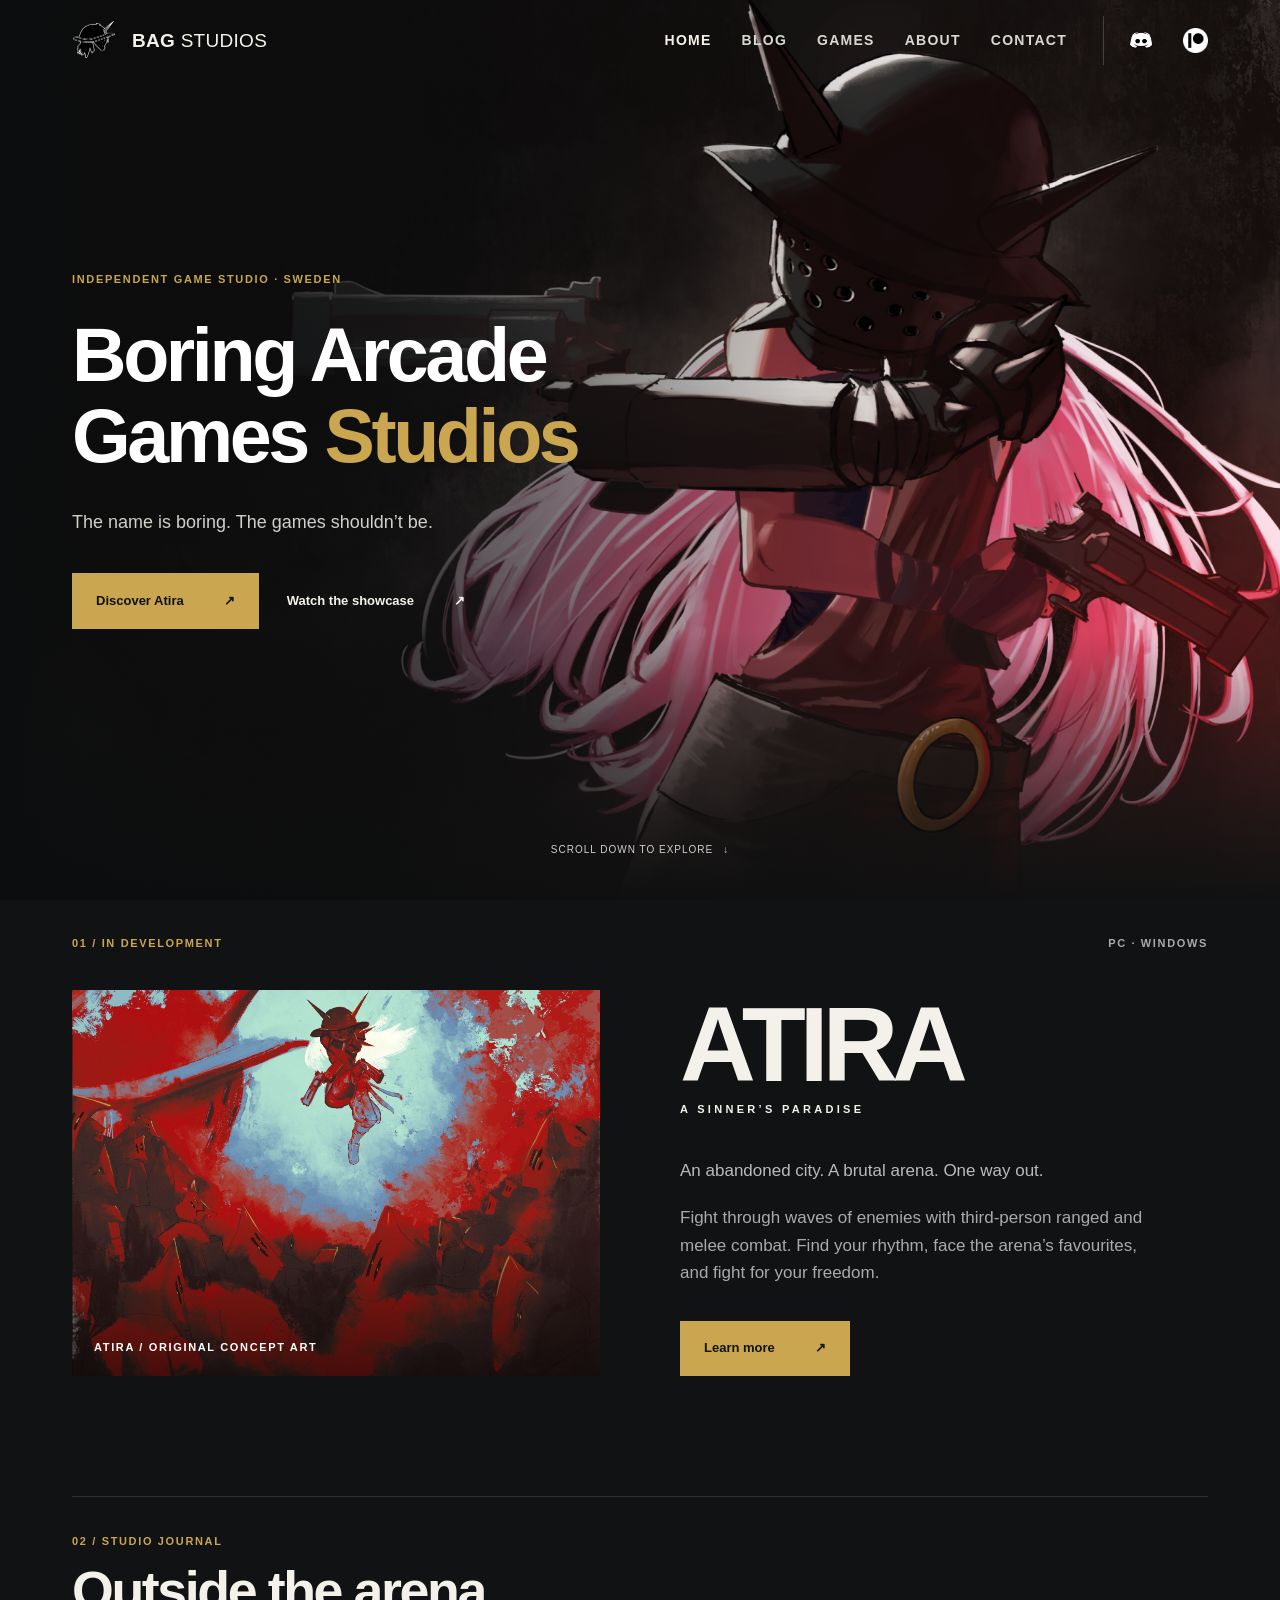
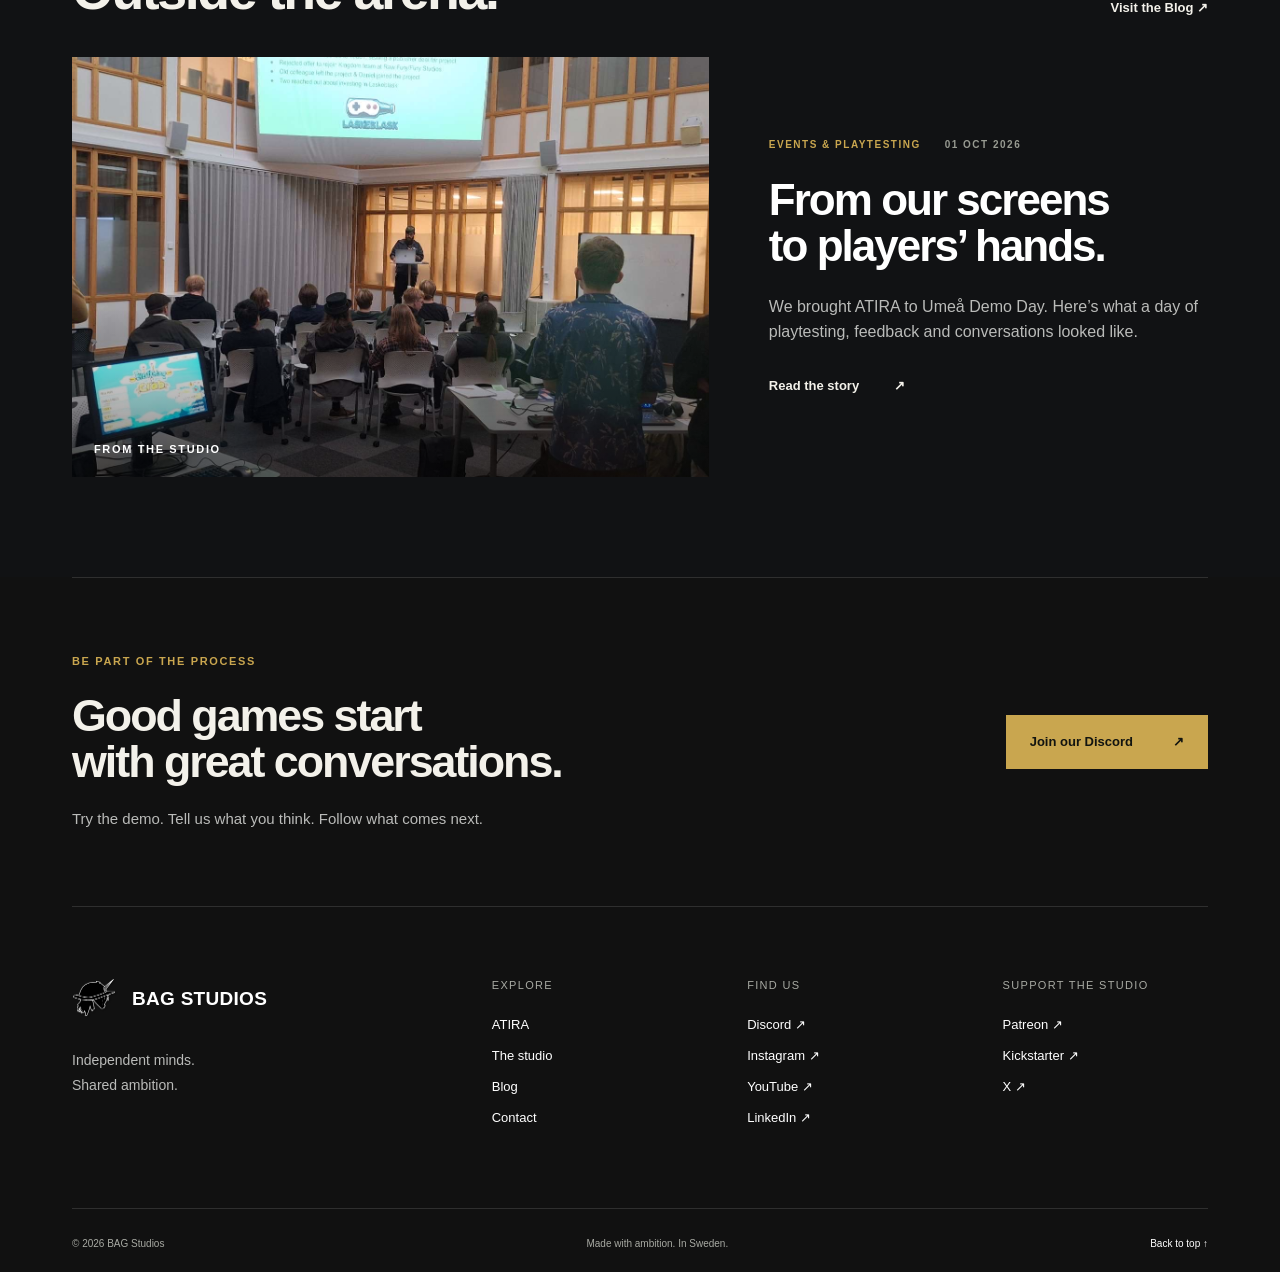
==== index.html @ dd49804f "Remove demo development note from home card" ====
<!DOCTYPE html>
<html lang="en">



<!-- Metadata part -->
<head>
    

    <meta charset="UTF-8">
    <meta name="color-scheme" content="dark">
    <meta name="viewport" content="width=device-width, initial-scale=1.0">
    <title>BAG Studios | Independent Game Studio &amp; ATIRA</title>
    <!-- Ref for css -->
    <link rel="stylesheet" href="styles.css?v=navbar-patreon-20261006">
    <meta name="description" content="BAG Studios is an independent game studio in Ume&#229;, Sweden, developing ATIRA: A Sinner&#39;s Paradise, an action roguelike for Windows.">
    <link rel="canonical" href="https://boringarcadestudios.github.io/BAG-Studios/">
    <link rel="icon" href="Images/Logo.png" type="image/png">
    <meta property="og:type" content="website">
    <meta property="og:title" content="BAG Studios | Independent Game Studio &amp; ATIRA">
    <meta property="og:description" content="BAG Studios is an independent game studio in Ume&#229;, Sweden, developing ATIRA: A Sinner&#39;s Paradise, an action roguelike for Windows.">
    <meta property="og:url" content="https://boringarcadestudios.github.io/BAG-Studios/">
    <meta property="og:image" content="https://boringarcadestudios.github.io/BAG-Studios/Images/Logo.png">
    <meta property="og:site_name" content="BAG Studios">
    <meta name="twitter:card" content="summary_large_image"><script type="application/ld+json">{
  "@context": "https://schema.org",
  "@type": "Organization",
  "@id": "https://boringarcadestudios.github.io/BAG-Studios/#studio",
  "name": "BAG Studios",
  "alternateName": [
    "Boring Arcade Games Studios",
    "Boring Arcade Studios"
  ],
  "url": "https://boringarcadestudios.github.io/BAG-Studios/",
  "logo": "https://boringarcadestudios.github.io/BAG-Studios/Images/Logo.png",
  "description": "An independent game studio in Umeå, Sweden, developing ATIRA: A Sinner's Paradise.",
  "sameAs": [
    "https://www.linkedin.com/company/boring-arcade-studios/",
    "https://www.instagram.com/Boring_arcade_Studios/",
    "https://bag-studios.itch.io/",
    "https://www.youtube.com/channel/UCSghEE8azDfws9jSogGiWvg"
  ]
}</script>
    <script src="main.js?v=navbar-20261006" defer></script>
<link rel="stylesheet" href="home-content.css?v=matched-card-height-20261006">
</head>


<!-- Webbsite part -->
<body id="top" class="home-page navbar-at-top">

    <!-- Header navbar-->
     <header class="site-header"><a class="site-brand" href="index.html" aria-label="BAG Studios home"><img src="Images/Logo.png" width="46" height="43" alt=""><span>BAG<span class="site-brand-light"> STUDIOS</span></span></a><button class="site-menu-button" type="button" aria-expanded="false" aria-controls="site-navigation">Menu <span aria-hidden="true">+</span></button><nav id="site-navigation" aria-label="Main navigation"><a href="index.html" aria-current="page">Home</a><a href="blog.html">Blog</a><a href="games.html">Games</a><a href="team.html">About</a><a href="support.html">Contact</a><a class="nav-discord" href="https://discord.gg/eYnEZs6ydY" target="_blank" rel="noopener noreferrer" aria-label="Discord"><img src="Images/DiscordIcon.png" width="24" height="24" alt=""></a><a class="nav-patreon" href="https://www.patreon.com/cw/BAGStudios1337" target="_blank" rel="noopener noreferrer" aria-label="Patreon"><img src="Images/PatreonIcon.png" width="25" height="25" alt=""></a></nav></header>



    <!-- Hero section -->
     <section class="hero">

        <div class="hero-content">

            <p class="hero-eyebrow">INDEPENDENT GAME STUDIO · SWEDEN</p>
            <h2>Boring Arcade<br>Games <span class="hero-studios">Studios</span></h2>
            <p class="hero-intro">The name is boring. The games shouldn’t be.</p>
            <div class="hero-actions">
                <a class="hero-discover" href="atira.html">Discover Atira <span aria-hidden="true">↗</span></a>
                <a class="hero-watch" href="atira.html#showcase">Watch the showcase <span aria-hidden="true">↗</span></a>
            </div>
        </div>
        <span class="hero-explore">Scroll down to explore <span aria-hidden="true">↓</span></span>
     </section>

<main id="home-main">
<section class="featured wrap" id="featured"><div class="section-top"><p class="eyebrow">01 / IN DEVELOPMENT</p><span class="meta">PC · WINDOWS</span></div><div class="game-feature"><a class="game-art" href="atira.html"><img src="Images/Bannerwhite_hair.png" alt="ATIRA concept art: a fighter above a ruined city" loading="lazy"><span class="image-label">ATIRA / ORIGINAL CONCEPT ART</span></a><div class="game-copy"><h2 class="atira-title">ATIRA</h2><p class="subtitle">A SINNER’S PARADISE</p><p>An abandoned city. A brutal arena. One way out.</p><p class="muted">Fight through waves of enemies with third-person ranged and melee combat. Find your rhythm, face the arena’s favourites, and fight for your freedom.</p><div class="actions"><a class="button" href="atira.html">Learn more <span aria-hidden="true">↗</span></a></div></div></div></section>
<section class="news-section wrap"><div class="section-top"><div><p class="eyebrow">02 / STUDIO JOURNAL</p><h2>Outside the arena.</h2></div><a class="text-link" href="blog.html">Visit the Blog ↗</a></div><a class="news-feature" href="blog-umea-demo-day.html"><div class="news-image"><img src="Images/demo-day-event.png" alt="Audience at Umeå Demo Day in MIT-huset" loading="lazy"><span class="image-label">FROM THE STUDIO</span></div><div class="news-copy"><p class="meta">EVENTS & PLAYTESTING <span>01 OCT 2026</span></p><h3>From our screens<br>to players’ hands.</h3><p>We brought ATIRA to Umeå Demo Day. Here’s what a day of playtesting, feedback and conversations looked like.</p><span class="text-link">Read the story <span aria-hidden="true">↗</span></span></div></a></section>
</main>
    <section class="community wrap"><div><p class="eyebrow">BE PART OF THE PROCESS</p><h2>Good games start<br>with great conversations.</h2><p>Try the demo. Tell us what you think. Follow what comes next.</p></div><a class="button" href="https://discord.gg/eYnEZs6ydY" target="_blank" rel="noopener noreferrer">Join our Discord <span aria-hidden="true">↗</span></a></section>
<footer class="site-footer wrap"><div class="footer-top"><div><a class="brand" href="index.html"><img src="Images/Logo.png" alt="" width="48" height="44"><span>BAG STUDIOS</span></a><p>Independent minds.<br>Shared ambition.</p></div><div><h3>Explore</h3><a href="atira.html">ATIRA</a><a href="team.html">The studio</a><a href="blog.html">Blog</a><a href="support.html">Contact</a></div><div><h3>Find us</h3><a class="" href="https://discord.gg/eYnEZs6ydY" target="_blank" rel="noopener noreferrer">Discord <span aria-hidden="true">↗</span></a><a class="" href="https://www.instagram.com/Boring_arcade_Studios/" target="_blank" rel="noopener noreferrer">Instagram <span aria-hidden="true">↗</span></a><a class="" href="https://www.youtube.com/channel/UCSghEE8azDfws9jSogGiWvg" target="_blank" rel="noopener noreferrer">YouTube <span aria-hidden="true">↗</span></a><a class="" href="https://www.linkedin.com/company/boring-arcade-studios/" target="_blank" rel="noopener noreferrer">LinkedIn <span aria-hidden="true">↗</span></a></div><div><h3>Support the studio</h3><a class="" href="https://www.patreon.com/cw/BAGStudios1337" target="_blank" rel="noopener noreferrer">Patreon <span aria-hidden="true">↗</span></a><a class="" href="https://www.kickstarter.com/projects/bag-studios/bag-studios-project-a" target="_blank" rel="noopener noreferrer">Kickstarter <span aria-hidden="true">↗</span></a><a class="" href="https://x.com/bag_studio84646" target="_blank" rel="noopener noreferrer">X <span aria-hidden="true">↗</span></a></div></div><div class="footer-bottom"><span>© 2026 BAG Studios</span><span>Made with ambition. In Sweden.</span><a href="#top">Back to top ↑</a></div></footer>


</body>
<!-- Hi if you somehow found this message :) -->


</html>
---- styles.css ----
/* Global settings */
* {
    margin: 0;
    padding: 0;
    box-sizing: border-box;
}

/* Main colors on website */
:root{
    color-scheme: dark;

    --base-color: #111;
    --alt-color: #181818;
    --text-color: #ffffff;
    --cardtop-color: #2a2a2a;
    --header-color: #181818d5;
    --header-select-color: #333333e5;

}

.social-icon svg {
    fill: var(--text-color);
}

body {
    background-color: var(--base-color);


    color: var(--text-color);
    font-family: Arial, Helvetica, sans-serif;
}



img {
    max-width: 100%;
    display: block;
}

a {
    color: var(--text-color);
    text-decoration: none;
}



/* Header navbar */
.logo-nav {
    display: flex;
    align-items: center;
    gap: 20px;
}

.logo {
    width: 80px;
    height: auto;
}

.logo-nav h1 {
    font-size: 36px;
    letter-spacing: 2px;
}


.navbar {
    width: 100%;
    height: 90px;
    background-color: var(--header-color);
    backdrop-filter: blur(10px);
    display: flex;
    justify-content: space-between;
    align-items: center;
    padding: 0 8%;
    position: fixed;
    top: 0;
    z-index: 100;
}


.nav-links {
    height: 100%;
    display: flex;
    align-items: stretch;
    gap: 0;
}

.nav-links a {
    height: 100%;
    display: flex;
    align-items: center;
    padding: 0 18px;
    font-size: 22px;
    transition: 0.2s;
    color: var(--text-color);
}

.nav-links a.active {
    background-color: var(--header-select-color);
    color: var(--text-color);
    border-bottom: 3px solid #c9a64f;
}

.nav-links a.active:hover {
    background-color: var(--header-select-color);
    
    
}


.nav-links a:hover {
    color: var(--text-color);
    background-color: #3333338a;
    
}





.nav-icon {
  width: 28px;
  height: 28px;
  object-fit: contain;
}



.nav-links a.social-icon:hover {
    background-color: transparent;
}

/* Home page----------------------------------------------------------------- */
/* Big hero pic */
.hero {
    height: 91vh;
    background-image: url("Images/Aelina_chains_image.png");
    background-size: cover;
    background-position: center 20%;
    display: flex;
    justify-content: center;
    align-items: flex-end;
    padding-bottom: 80px;
    margin-top: 90px;
}

.hero-content h2 {
    font-size: 60px;
    text-align: center;
    color: #ffffff;
    text-shadow: 0 5px 10px black;
    letter-spacing: 2px;
}

/* Placeholder trailer */
/* Trailer section */
.trailer-section {
    padding: 80px 8%;
    text-align: center;
    border-top: 1px solid rgba(255, 255, 255, 0.04);
    border-bottom: 1px solid rgba(255, 255, 255, 0.04);
}

.trailer-section h2 {
    font-size: 36px;
    margin-bottom: 30px;
}

.videoplayer {
    max-width: 1200px;
    margin: 0 auto 30px;
    box-shadow: 0 0 50px rgba(0, 0, 0, 0.562);

}

.videoplayer iframe {
    width: 100%;
    aspect-ratio: 16 / 9;
    display: block;
    border: 1px solid #222;
    background-color: black;
}

.trailer-section p {
    font-size: 22px;
}

/* Display part */
.info,
.reverse {
    padding: 70px 8%;
    display: grid;
    grid-template-columns: 1fr 1fr;
    gap: 60px;
    align-items: start;
    /* DEM NYA BORDER PÅ TOPPEN OCH BOTTEN AV VARJE SEKTION */ 
    border-top: 1px solid rgba(255, 255, 255, 0.04);
    border-bottom: 1px solid rgba(255, 255, 255, 0.04);
}

.info img,
.reverse img {
    width: 100%;
    height: 420px;
    object-fit: cover;
    object-position: center top;
}

.info img[src="Images/Arena_art.png"] {
    object-position: center bottom;
}

.info h2,
.reverse h2 {
    font-size: 38px;
    margin-bottom: 30px;
}

.info p,
.reverse p {
    font-size: 23px;
    line-height: 1.4;
}

.reverse {
    text-align: right;
}


/* Team page ------------------------------------------*/


.team-intro {
    padding: 160px 8% 80px;
    display: grid;
    grid-template-columns: 1fr 1fr;
    gap: 70px;
    align-items: start;
    border-top: 1px solid rgba(255, 255, 255, 0.04);
    border-bottom: 1px solid rgba(255, 255, 255, 0.04);
}

.team-intro h2 {
    font-size: 38px;
    margin-bottom: 25px;
}

.team-intro p {
    font-size: 24px;
    line-height: 1.35;
}

.team-intro img {
    width: 100%;
    max-height: 520px;
    object-fit: contain;
}



.team-section {
    padding: 80px 8%;
    border-top: 1px solid rgba(255, 255, 255, 0.04);
    border-bottom: 1px solid rgba(255, 255, 255, 0.04);
    text-align: center;
}

.team-section h2 {
    font-size: 38px;
    margin-bottom: 45px;
}

.team-grid {
    display: grid;
    grid-template-columns: repeat(3, 1fr);
    gap: 70px;
}

.team-card {
    position: relative;
    overflow: hidden;
    background-color: var(--alt-color);
    border: 1px solid #777;
    border-radius: 12px;
    padding: 120px 28px 35px;
    min-height: 390px;
    text-align: center;
}

/* Grå delen högst upp */
.team-card::before {
    content: "";
    position: absolute;
    top: 0;
    left: 0;
    width: 100%;
    height: 120px;
    background-color: var(--cardtop-color);
    z-index: 0;
}


.team-card img {
    width: 200px;
    height: 200px;
    object-fit: cover;
    border-radius: 50%;
    border: 12px solid var(--alt-color);
    background-color: #1b1b1b;

    position: relative;
    z-index: 1;

    margin: -75px auto 20px;
}


.team-card h3 {
    font-size: 32px;
    color: #c9a64f;
    margin-bottom: 20px;
    
}


.team-card h4 {
    font-size: 22px;
    font-weight: normal;
    margin-bottom: 45px;
}


.team-card p {
    font-size: 17px;
    text-align: left;
}


/* Games page ---------------------------------------------*/
.games-section {
    min-height: 850px;
    padding: 160px 8% 100px;
    border-top: 1px solid rgba(255, 255, 255, 0.04);
    border-bottom: 1px solid rgba(255, 255, 255, 0.04);
}

.games-section h2 {
    font-size: 38px;
    text-align: center;
    margin-bottom: 65px;
}

.games-grid {
    display: grid;
    grid-template-columns: repeat(3, 1fr);
    gap: 70px;
}

.game-card {
    width: 100%;
    max-width: 330px;
    color: var(--text-color);
    text-align: center;
    transition: 0.2s;
}

.game-card img {
    width: 100%;
    height: 280px;
    object-fit: cover;
    margin-bottom: 30px;
}

.game-card h3 {
    font-size: 24px;
    font-weight: normal;
}

.game-card:hover {
    transform: translateY(-6px);
}

.game-card:hover h3 {
    color: #c9a64f;
}




/* Support */

.contact-section {
    min-height: 750px;
    padding: 170px 8% 100px;
    text-align: center;
}

.contact-section h1 {
    font-size: 48px;
    margin-bottom: 20px;
}

.contact-section p {
    font-size: 22px;
    margin-bottom: 45px;
}

.contact-form {
    max-width: 700px;
    margin: 0 auto;
    background-color: var(--alt-color);
    padding: 40px;
    border-radius: 12px;
    border: 1px solid #444;
    display: flex;
    flex-direction: column;
    gap: 18px;
    text-align: left;
}

.contact-form label {
    font-size: 18px;
}

.contact-form input,
.contact-form textarea {
    width: 100%;
    padding: 14px;
    font-size: 18px;
    border: 1px solid #555;
    border-radius: 6px;
    background-color: var(--base-color);
    color: var(--text-color);
}

.contact-form textarea {
    min-height: 180px;
    resize: vertical;
}

.contact-form button,
.contact-button {
    margin-top: 10px;
    padding: 15px 25px;
    font-size: 20px;
    background-color: #c9a64f;
    color: #111;
    border: none;
    border-radius: 6px;
    cursor: pointer;
    text-align: center;
}

.contact-form button:hover,
.contact-button:hover {
    background-color: #e0bd5f;
}






/* Footern */
.footer {
    background-color: var(--alt-color);
    padding: 70px 8%;
    display: flex;
    justify-content: space-between;
    gap: 40px;
}

.footer h2 {
    font-size: 36px;
    margin-bottom: 25px;
}

.footer p {
    margin-bottom: 15px;
}

.footer-links {
    display: flex;
    gap: 50px;
}

.footer-links h3 {
    font-size: 22px;
    margin-bottom: 20px;
}

.footer-links a {
    display: block;
    margin-bottom: 15px;
    color: var(--text-color);
}

.footer-links a:hover {
    color: #c9a64f;
}







/* Responsivitet */
@media (max-width: 900px) {

.navbar {
    min-height: 70px;
    height: auto;
    padding: 8px 12px;

    display: flex;
    flex-direction: row;
    justify-content: space-between;
    align-items: center;

    position: fixed;
    top: 0;
    left: 0;
    width: 100%;
    z-index: 100;
}

.logo-nav {
    gap: 8px;
    flex-shrink: 0;
}

.logo {
    width: 45px;
}

.logo-nav h1 {
    font-size: 20px;
    letter-spacing: 1px;
}

.nav-links {
    height: auto;
    display: flex;
    flex-wrap: wrap;
    justify-content: flex-end;
    align-items: center;
    gap: 4px;
}

.nav-links a {
    height: 42px;
    padding: 0 8px;
    font-size: 16px;
}

.nav-icon,
.social-icon svg {
    width: 24px;
    height: 24px;
}

.hero {
    margin-top: 70px;
    height: 70vh;
}

.hero-content h2 {
    font-size: 40px;
}

.info,
.reverse {
    grid-template-columns: 1fr;
}

.reverse {
    text-align: left;
}

.team-intro {
    grid-template-columns: 1fr;
    padding: 110px 8% 80px;
}

.team-grid {
    grid-template-columns: 1fr;
    gap: 40px;
}

.footer {
    flex-direction: column;
}

.footer-links {
    flex-direction: column;
    gap: 30px;
}

.games-section {
    padding: 110px 8% 80px;
}

.games-grid {
    grid-template-columns: 1fr;
    gap: 40px;
}

.game-card {
    max-width: 100%;
}


.contact-section {
    padding: 130px 8% 80px;
}

.contact-section h1 {
    font-size: 38px;
}

.contact-form {
    padding: 25px;
}

}
/* Game details and studio blog */
.editorial-page { max-width: 1200px; margin: 90px auto 0; padding: 70px 5% 90px; }
.editorial-page h2 { font-size: clamp(30px, 4vw, 48px); line-height: 1.12; margin-bottom: 24px; }
.editorial-page h3 { font-size: 24px; margin-bottom: 14px; }
.editorial-page p { line-height: 1.75; margin-bottom: 20px; }
.editorial-page .eyebrow { color: #c9a64f; font-size: 13px; font-weight: bold; letter-spacing: 1.4px; text-transform: uppercase; }
.editorial-page .lead { font-size: 20px; }
.game-intro { display: grid; grid-template-columns: 1.15fr 1fr; gap: 48px; align-items: center; }
.game-intro img { width: 100%; border-radius: 10px; }
.page-actions { display: flex; flex-wrap: wrap; gap: 12px; margin: 28px 0; }
.page-button { background: #c9a64f; color: #111; padding: 14px 20px; border: 1px solid #c9a64f; border-radius: 5px; font-weight: bold; }
.page-button.secondary { color: var(--text-color); background: transparent; border-color: var(--cardtop-color); }
.page-button:hover { filter: brightness(1.15); }
.article-section { margin-top: 70px; }
.feature-grid { display: grid; grid-template-columns: repeat(3, 1fr); gap: 24px; margin-top: 32px; }
.feature-grid > div { background: var(--alt-color); padding: 26px; border-radius: 8px; }
.showcase-video { width: 100%; aspect-ratio: 16 / 9; border: 0; border-radius: 8px; }
.blog-page { max-width: 1040px; }
.blog-heading { margin-bottom: 60px; border-bottom: 1px solid var(--cardtop-color); padding-bottom: 30px; }
.event-article figure { margin: 36px 0; }
.event-article figure img { width: 100%; max-height: 650px; object-fit: contain; background: var(--alt-color); border-radius: 8px; }
.event-article figcaption { font-size: 14px; line-height: 1.6; margin-top: 12px; opacity: .75; }
.article-copy { max-width: 750px; margin: 40px auto; }
@media (max-width: 1100px) { .navbar { padding: 0 3%; } .logo-nav h1 { font-size: 26px; } .nav-links a { padding: 0 12px; font-size: 18px; } }
@media (max-width: 700px) {
    .navbar { height: auto; min-height: 90px; flex-wrap: wrap; justify-content: center; padding: 10px 12px 0; }
    .logo-nav { justify-content: center; } .logo-nav h1 { font-size: 24px; }
    .nav-links { width: 100%; height: 48px; justify-content: center; }
    .nav-links a { padding: 0 10px; font-size: 16px; } .nav-links .social-icon { display: none; }
    .editorial-page { margin-top: 120px; padding-top: 40px; }
    .game-intro, .feature-grid { grid-template-columns: 1fr; } .game-intro { gap: 28px; }
    .article-section { margin-top: 45px; } .blog-heading { margin-bottom: 40px; }
    .hero { margin-top: 120px; } .games-section { padding-top: 160px; }
}
/* News archive: compact previews link to separate articles */
.news-archive { margin-top: 90px; min-height: 72vh; background: #111; color: #fff; position: relative; overflow: hidden; }
.news-shell { max-width: 1280px; margin: auto; padding: 90px 5% 110px; position: relative; }
.news-title { font-size: clamp(42px, 5vw, 64px); font-weight: 700; letter-spacing: -1.5px; margin: 0 0 90px; }
.news-grid { display: grid; grid-template-columns: repeat(3, minmax(0, 1fr)); gap: 28px; align-items: start; }
.news-meta { display: flex; justify-content: space-between; gap: 12px; padding: 0 8px 10px; font-size: 12px; line-height: 1.4; text-transform: uppercase; }
.news-meta time { white-space: nowrap; }
.news-card { display: flex; flex-direction: column; padding: 28px 24px; min-height: 420px; background: #202126; color: #fff; border-radius: 8px; transition: transform .2s, box-shadow .2s; }
.news-card:hover { transform: translateY(-5px); box-shadow: 0 14px 30px #0002; }
.news-card:focus-visible { outline: 3px solid #c9a64f; outline-offset: 5px; }
.news-card h3 { font-size: 26px; line-height: 1.2; text-align: center; min-height: 94px; display: flex; align-items: center; justify-content: center; margin-bottom: 24px; }
.news-card img { width: 100%; aspect-ratio: 4 / 3; object-fit: cover; margin-bottom: 24px; }
.news-card p { line-height: 1.6; font-size: 16px; margin: 0 0 24px; }
.news-read { display: flex; justify-content: space-between; font-size: 14px; color: #e1c57b; margin-top: auto; font-weight: bold; }
.article-back { display: inline-block; margin-bottom: 38px; color: #c9a64f; }
@media (max-width: 1000px) { .news-grid { grid-template-columns: repeat(2, minmax(0, 1fr)); } }
@media (max-width: 700px) { .news-archive { margin-top: 120px; } .news-shell { padding: 50px 6% 70px; } .news-title { margin-bottom: 45px; } .news-grid { grid-template-columns: 1fr; } .news-card h3 { min-height: 0; } }
/* Home navbar overlays the hero and clears at the top of the page. */
.home-page .navbar { transition: background-color .2s ease; }
.home-page.navbar-at-top .navbar { background: transparent; backdrop-filter: none; }
.home-page.navbar-at-top .nav-links a.active { background: transparent; border-bottom-color: transparent; }
.home-page.navbar-at-top .logo-nav h1,
.home-page.navbar-at-top .nav-links a { color: #fff; text-shadow: 0 1px 5px #0009; }
.home-page.navbar-at-top .social-icon svg { fill: #fff; }
.home-page .hero { margin-top: 0; height: calc(91vh + 90px); }
@media (max-width: 700px) { .home-page .hero { height: calc(91vh + 120px); } }
@media (prefers-reduced-motion: reduce) { .home-page .navbar { transition: none; } }
/* Preview-approved navigation. Scoped to the header only. */
.site-header { position: fixed; inset: 0 0 auto; z-index: 100; display: flex; align-items: center; justify-content: space-between; padding: 16px 56px; background: rgba(17,18,20,.96); border-bottom: 1px solid #ffffff14; backdrop-filter: blur(12px); transition: background .2s, padding .2s; }
.site-brand { display: flex; align-items: center; gap: 14px; color: #f3f1ea; font: 750 19px/1 Arial, sans-serif; letter-spacing: .015em; }
.site-brand img { width: 46px; height: 43px; object-fit: contain; }
.site-brand-light { font-weight: 400; }
.site-header nav { display: flex; align-items: center; gap: 34px; font: 16px/1.6 Arial, sans-serif; }
.site-header nav a { padding: 10px 0; color: #ddd; transition: color .2s; }
.site-header nav a:hover, .site-header nav a[aria-current] { color: #c9a64f; }
.site-menu-button { display: none; }
.home-page.navbar-at-top .site-header:not(.menu-open) { background: transparent; border-bottom-color: transparent; backdrop-filter: none; padding-block: 16px; }
.site-header a:focus-visible, .site-menu-button:focus-visible { outline: 2px solid #c9a64f; outline-offset: 6px; }
@media(max-width:1100px) { .site-header { padding-inline: 32px; } .site-header nav { gap: 22px; } }
@media(max-width:760px) {
    .site-header, .home-page.navbar-at-top .site-header:not(.menu-open) { padding: 14px 20px; }
    .site-brand { font-size: 16px; gap: 10px; }
    .site-brand img { width: 38px; height: 35px; }
    .site-menu-button { display: flex; gap: 25px; align-items: center; background: transparent; border: 1px solid #ffffff30; color: #eee; padding: 9px 12px; font: 12px/1.6 Arial, sans-serif; cursor: pointer; }
    .site-menu-button span { font-size: 18px; line-height: 1; }
    .site-header nav { display: none; position: absolute; top: 64px; left: 0; right: 0; padding: 30px 20px; background: #111214; border-bottom: 1px solid #ffffff25; flex-direction: column; gap: 10px; align-items: stretch; }
    .site-header nav.open { display: flex; }
    .site-header nav a { font-size: 20px; padding: 14px 0; }
    .site-header.menu-open { background: #111214; }
}
@media(prefers-reduced-motion:reduce) { .site-header, .site-header nav a { transition: none; } }
/* Home title and artwork treatment approved from the preview. */
.home-page .hero {
    justify-content: flex-start;
    align-items: center;
    padding: 0 56px;
    background-image: linear-gradient(90deg, rgba(12,13,14,.95) 0%, rgba(12,13,14,.78) 30%, rgba(12,13,14,.12) 66%, transparent 100%), linear-gradient(0deg, #111 0%, transparent 30%), url("Images/Aelina_chains_image.png");
}
.home-page .hero-content { width: min(760px, 56vw); }
.home-page .hero-content h2 {
    font-size: clamp(48px, 5.9vw, 84px);
    line-height: 1.08;
    text-align: left;
    letter-spacing: -.045em;
    text-shadow: none;
}
@media(max-width:1100px) { .home-page .hero { padding-inline: 32px; } }
@media(max-width:760px) {
    .home-page .hero { padding-inline: 20px; background-position: 61% center; }
    .home-page .hero-content { width: 100%; }
    .home-page .hero-content h2 { font-size: clamp(40px, 10.5vw, 60px); }
}
.site-header nav .nav-discord { display: flex; align-items: center; }
.site-header .nav-discord img { width: 28px; height: 28px; object-fit: contain; }
.site-header .nav-discord:hover img { opacity: .75; }
/* Intro and actions below the Home title. */
.home-page .hero-intro { margin-top: 30px; color: #d0d0c9; font-size: 18px; line-height: 1.65; max-width: 520px; }
.home-page .hero-actions { display: flex; align-items: center; flex-wrap: wrap; gap: 28px; margin-top: 35px; }
.home-page .hero-actions a { display: inline-flex; align-items: center; justify-content: space-between; gap: 40px; font-size: 13px; font-weight: 700; line-height: 1.7; }
.home-page .hero-discover { background: #c9a64f; color: #111; border: 1px solid #c9a64f; padding: 16px 23px; transition: background .2s; }
.home-page .hero-discover:hover { background: #e0bb68; }
.home-page .hero-watch { color: #f3f1ea; padding: 12px 0; }
.home-page .hero-watch:hover { color: #c9a64f; }
.home-page .hero-actions a:focus-visible { outline: 2px solid #c9a64f; outline-offset: 6px; }
#official-trailer { scroll-margin-top: 85px; }
@media(max-width:760px) {
    .home-page .hero-intro { font-size: 16px; margin-top: 26px; }
    .home-page .hero-desktop-break { display: none; }
    .home-page .hero-actions { flex-direction: column; align-items: flex-start; gap: 18px; margin-top: 27px; }
}
@media(prefers-reduced-motion:reduce) { .home-page .hero-discover { transition: none; } }
/* Shared page gutters: all outer content aligns with the navigation. */
:root { --site-gutter: max(72px, calc((100vw - 1280px) / 2)); }
.site-header,
.home-page .hero,
.trailer-section,
.info,
.reverse,
.team-intro,
.team-section,
.games-section,
.contact-section,
.footer,
.editorial-page,
.news-shell { padding-inline: var(--site-gutter); }
.editorial-page, .news-shell { max-width: none; width: 100%; margin-inline: 0; }
.site-header nav { flex-shrink: 0; }
@media(max-width:1100px) { :root { --site-gutter: 40px; } }
@media(max-width:760px) {
    :root { --site-gutter: 24px; }
    .site-header, .home-page.navbar-at-top .site-header:not(.menu-open), .site-header nav { padding-inline: var(--site-gutter); }
}

/* Navigation style matched to the approved reference. */
.site-header nav { gap: 30px; font-size: 14px; font-weight: 700; letter-spacing: .09em; text-transform: uppercase; }
.site-header nav a { position: relative; padding: 12px 0; color: #d8d8d2; }
.site-header nav a:not(.nav-discord):not(.nav-patreon)::after { content: ''; position: absolute; left: 0; right: 0; bottom: 4px; height: 2px; background: #c9a64f; transform: scaleX(0); transform-origin: left; transition: transform .2s; }
.site-header nav a:not(.nav-discord):not(.nav-patreon):hover::after, .site-header nav a[aria-current]::after { transform: scaleX(1); }
.site-header nav a[aria-current] { color: #f3f1ea; }
.site-header .nav-discord { margin-left: 6px; padding-left: 24px; border-left: 1px solid #ffffff30; }
.site-header .nav-discord img { width: 25px; height: 25px; }
@media(max-width:1100px) { .site-header nav { gap: 23px; } }
@media(max-width:760px) {
 .site-header nav { gap: 6px; }
 .site-header nav a { font-size: 17px; padding: 15px 0; }
 .site-header nav a:not(.nav-discord):not(.nav-patreon)::after { right: auto; width: 30px; bottom: 8px; }
 .site-header .nav-discord { margin-left: 0; padding: 20px 0 8px; border-left: 0; border-top: 1px solid #ffffff20; margin-top: 14px; }
}
@media(prefers-reduced-motion:reduce) { .site-header nav a::after { transition: none; } }

/* Shared community invitation and footer, matched to the approved preview. */
.community.wrap, .site-footer.wrap { width: calc(100% - 2 * var(--site-gutter)); margin-inline: auto; color: #f3f1ea; }
.community { border-top: 1px solid #ffffff20; border-bottom: 1px solid #ffffff20; padding: 75px 0; display: flex; align-items: center; justify-content: space-between; gap: 40px; }
.community .eyebrow { font: 700 11px/1.5 Arial,sans-serif; letter-spacing: .15em; color: #c9a64f; }
.community h2 { font: 650 clamp(32px,3.5vw,50px)/1.04 Bahnschrift,Arial,sans-serif; letter-spacing: -.045em; margin: 22px 0; }
.community p:not(.eyebrow) { font: 15px/1.6 Arial,sans-serif; color: #babbb9; }
.community .button { display: inline-flex; align-items: center; justify-content: space-between; gap: 40px; background: #c9a64f; border: 1px solid #c9a64f; color: #121410; padding: 16px 23px; font: 700 13px/1.6 Arial,sans-serif; white-space: nowrap; transition: background .2s,transform .2s; }
.community .button:hover { background: #e0bb68; transform: translateY(-2px); }
.site-footer { padding-top: 70px; }
.site-footer .brand { display: flex; align-items: center; gap: 14px; font: 750 19px/1 Arial,sans-serif; letter-spacing: .015em; }
.site-footer .brand img { width: 46px; height: 43px; object-fit: contain; }
.site-footer .footer-top { display: grid; grid-template-columns: 1.8fr 1fr 1fr 1fr; gap: 50px; }
.site-footer .footer-top p { margin-top: 28px; font: 14px/1.8 Arial,sans-serif; color: #babbb9; }
.site-footer .footer-top h3 { font: 11px/1.5 Arial,sans-serif; letter-spacing: .12em; text-transform: uppercase; color: #a8aaa3; margin-bottom: 22px; }
.site-footer .footer-top > div > a:not(.brand) { display: block; width: fit-content; font: 13px/1.6 Arial,sans-serif; margin-bottom: 10px; }
.site-footer a:hover { color: #c9a64f; }
.site-footer .footer-bottom { margin-top: 70px; border-top: 1px solid #ffffff20; padding: 27px 0 20px; display: flex; justify-content: space-between; align-items: center; font: 10px/1.6 Arial,sans-serif; color: #a8aaa3; }
.community a:focus-visible, .site-footer a:focus-visible { outline: 2px solid #c9a64f; outline-offset: 6px; }
@media(max-width:1100px) { .site-footer .footer-top { gap: 30px; } }
@media(max-width:760px) {
 .community { flex-direction: column; align-items: flex-start; padding: 55px 0; gap: 26px; }
 .community h2 { font-size: 36px; }
 .site-footer { padding-top: 50px; }
 .site-footer .footer-top { grid-template-columns: 1fr 1fr; gap: 35px 25px; }
 .site-footer .footer-top > div:first-child { grid-column: 1 / 3; }
 .site-footer .footer-bottom { flex-wrap: wrap; gap: 20px; margin-top: 40px; }
 .site-footer .footer-bottom span:nth-child(2) { display: none; }
}
@media(prefers-reduced-motion:reduce) { .community .button { transition: none; } }

/* Home artwork crop and hero dimensions match the approved preview. */
.home-page .hero { height: 100svh; min-height: 800px; max-height: 1120px; background-position: center 35%; }
@media(min-width:1700px) { .home-page .hero { background-position: center 42%; } }
@media(max-width:760px) { .home-page .hero { height: 850px; min-height: 740px; max-height: none; background-position: 61% center; } }

/* Studio label above the Home title. */
.home-page .hero-eyebrow { color: #c9a64f; font: 700 11px/1.5 Arial,sans-serif; letter-spacing: .15em; margin-bottom: 27px; }
@media(max-width:760px) { .home-page .hero-eyebrow { font-size: 9px; letter-spacing: .11em; margin-bottom: 25px; } }

/* Information strip at the foot of the Home hero. */
.home-page .hero { position: relative; }
.home-page .hero-bottom { position: absolute; bottom: 34px; left: var(--site-gutter); right: var(--site-gutter); display: flex; align-items: flex-end; justify-content: space-between; gap: 20px; border-top: 1px solid #ffffff22; padding-top: 22px; font: 10px/1.6 Arial,sans-serif; letter-spacing: .1em; color: #b8bab4; }
.home-page .hero-bottom strong { display: block; margin-top: 6px; font-size: 12px; color: #efede8; font-weight: 400; letter-spacing: 0; }
.home-page .hero-credit { letter-spacing: 0; font-size: 12px; }
.home-page .hero-bottom a { color: #b8bab4; }
.home-page .hero-bottom a:hover { color: #c9a64f; }
.home-page .hero-bottom a:focus-visible { outline: 2px solid #c9a64f; outline-offset: 6px; }
#featured { scroll-margin-top: 100px; }
html { scroll-behavior: smooth; }
@media(max-width:1100px) { .home-page .hero-credit { display: none; } }
@media(max-width:760px) { .home-page .hero-bottom { bottom: 25px; padding-top: 18px; } .home-page .hero-bottom > a { font-size: 8px; white-space: nowrap; } .home-page .hero-bottom strong { font-size: 11px; } }
@media(max-width:400px) { .home-page .hero-bottom > a { white-space: normal; max-width: 90px; } .home-page .hero-bottom > span { max-width: 230px; } }
@media(prefers-reduced-motion:reduce) { html { scroll-behavior: auto; } }

.home-page .hero-content h2 .hero-studios { color: #c9a64f; }

/* Standalone exploration cue at the bottom of the Home artwork. */
.home-page .hero-explore { position: absolute; bottom: 34px; left: 50%; transform: translateX(-50%); display: inline-flex; align-items: center; gap: 10px; padding: 8px; color: #d0d0c9; font: 10px/1.6 Arial,sans-serif; letter-spacing: .1em; text-transform: uppercase; white-space: nowrap; }


@media(max-width:760px) { .home-page .hero-explore { bottom: 25px; } }
.site-header nav .nav-patreon { display:flex; align-items:center; }
.site-header .nav-patreon img { width:25px; height:25px; object-fit:contain; }
.site-header .nav-patreon:hover img { opacity:.75; }
---- home-content.css ----
/* Home content from the approved preview, scoped below the existing hero. */
@font-face { font-family:Studio; src:local('Bahnschrift'); font-display:swap; }
.home-page #home-main { font:16px/1.6 Arial,Helvetica,sans-serif; background:#111214; color:#f3f1ea; }
.home-page #home-main h2,.home-page #home-main h3 { font-family:Studio,Arial,sans-serif; line-height:1.04; letter-spacing:-.045em; font-weight:650; }
.home-page #home-main h2 { font-size:clamp(36px,4.2vw,64px); }
.home-page #home-main h3 { font-size:clamp(28px,3vw,44px); }
.home-page #home-main p { color:#babbb9; }
.home-page #home-main p+p { margin-top:20px; }
.home-page #home-main img { display:block; max-width:100%; height:auto; }
.home-page #home-main .wrap { width:calc(100% - 2 * var(--site-gutter)); margin-inline:auto; }
.home-page #home-main :focus-visible { outline:2px solid #c9a64f; outline-offset:6px; }
@font-face{font-family:Studio;src:local('Bahnschrift');font-display:swap}
.home-page #home-main .eyebrow,.home-page #home-main .meta,.home-page #home-main .image-label,.home-page #home-main .subtitle{font:11px/1.5 Arial,sans-serif;letter-spacing:.15em;font-weight:700}
.home-page #home-main .eyebrow{color:#c9a64f}
.home-page #home-main .muted{color:#aaa}
.home-page #home-main .fineprint{font-size:12px;color:#93968e;margin-top:20px}
.home-page #home-main .actions{display:flex;align-items:center;flex-wrap:wrap;gap:28px;margin-top:35px}
.home-page #home-main .button{display:inline-flex;align-items:center;justify-content:space-between;gap:40px;background:#c9a64f;border:1px solid #c9a64f;color:#121410;padding:16px 23px;font-size:13px;font-weight:700;transition:background .2s,transform .2s}
.home-page #home-main .button:hover{background:#e0bb68;transform:translateY(-2px)}
.home-page #home-main .button.secondary{color:#eee;background:transparent;border-color:#ffffff40}
.home-page #home-main .text-link{font-size:13px;font-weight:600;color:#f3f1ea;display:inline-flex;gap:35px;align-items:center;line-height:1.7}
.home-page #home-main .text-link:hover{color:#c9a64f}
.home-page #home-main .intro{padding:125px 0;display:grid;grid-template-columns:1fr 2fr;gap:70px}
.home-page #home-main .intro>.eyebrow{padding-top:8px}
.home-page #home-main .intro h2{max-width:780px}
.home-page #home-main .intro p:not(.eyebrow){margin:30px 0;max-width:630px;font-size:17px}
.home-page #home-main .section-top{display:flex;align-items:flex-end;justify-content:space-between;gap:30px;margin-bottom:38px}
.home-page #home-main .section-top h2{margin-top:14px}
.home-page #home-main .section-top .meta{color:#aaa}
.home-page #home-main .featured{border-top:0;padding-top:35px;padding-bottom:120px;scroll-margin-top:130px}
.home-page #home-main .game-feature{display:grid;grid-template-columns:1fr 1fr;gap:80px;align-items:stretch}
.home-page #home-main .game-art{height:auto;min-height:0;overflow:hidden;position:relative}
.home-page #home-main .game-art img{position:absolute;inset:0;width:100%;height:100%;object-fit:cover;transition:transform .6s}
.home-page #home-main .game-feature:hover .game-art img{transform:scale(1.025)}
.home-page #home-main .image-label{position:absolute;left:22px;bottom:20px;color:#fff;z-index:1}
.home-page #home-main .game-art:after,.home-page #home-main .news-image:after{content:'';position:absolute;inset:60% 0 0;background:linear-gradient(transparent,#0008);pointer-events:none}
.home-page #home-main .atira-title{font-family:Studio,Arial,sans-serif;font-stretch:condensed;letter-spacing:-.06em;font-weight:750}
.home-page #home-main .game-copy .atira-title{font-size:105px;margin-top:0}
.home-page #home-main .subtitle{color:#f3f1ea;letter-spacing:.3em;margin-top:2px}
.home-page #home-main .game-copy>.subtitle{margin-bottom:40px}
.home-page #home-main .game-copy>p:not(.eyebrow):not(.subtitle):not(.fineprint){max-width:480px;font-size:17px}
.home-page #home-main .game-copy .actions{gap:25px}
.home-page #home-main .news-section{border-top:1px solid #ffffff20;padding:36px 0 100px}
.home-page #home-main .news-feature{display:grid;grid-template-columns:1.45fr 1fr;gap:60px;align-items:center}
.home-page #home-main .news-image{position:relative;height:420px;overflow:hidden}
.home-page #home-main .news-image img{width:100%;height:100%;object-fit:cover;transition:transform .5s}
.home-page #home-main .news-feature:hover img{transform:scale(1.035)}
.home-page #home-main .news-copy .meta{display:flex;flex-wrap:wrap;gap:24px;color:#c9a64f;font-size:10px}
.home-page #home-main .news-copy .meta span{color:#989b92}
.home-page #home-main .news-copy h3{margin:25px 0;font-size:44px}
.home-page #home-main .news-copy>p:not(.meta){max-width:440px}
.home-page #home-main .news-copy .text-link{margin-top:30px}
@media(max-width:1100px){.home-page #home-main .game-feature{gap:40px}
.home-page #home-main .game-art{height:auto}
.home-page #home-main .game-copy .atira-title{font-size:90px}
.home-page #home-main .news-feature{gap:35px}
.home-page #home-main .news-copy h3{font-size:37px}}
@media(max-width:760px){.home-page #home-main .intro{grid-template-columns:1fr;padding:75px 0;gap:25px}
.home-page #home-main .intro h2{font-size:40px}
.home-page #home-main .intro p:not(.eyebrow){font-size:16px}
.home-page #home-main .featured{padding-bottom:75px}
.home-page #home-main .section-top{gap:20px;align-items:start}
.home-page #home-main .section-top h2{font-size:36px}
.home-page #home-main .section-top .text-link{font-size:11px;gap:12px}
.home-page #home-main .game-feature{grid-template-columns:1fr;gap:32px}
.home-page #home-main .game-art{height:460px}
.home-page #home-main .game-copy .atira-title{font-size:90px;margin-top:12px}
.home-page #home-main .game-copy>.subtitle{margin-bottom:28px}
.home-page #home-main .game-copy>p:not(.eyebrow):not(.subtitle):not(.fineprint){font-size:16px}
.home-page #home-main .news-section{padding-bottom:75px}
.home-page #home-main .news-feature{grid-template-columns:1fr;gap:25px}
.home-page #home-main .news-image{height:260px}
.home-page #home-main .news-copy h3{font-size:37px;margin:18px 0}
.home-page #home-main .news-copy .text-link{margin-top:20px}}
@media(max-width:400px){.home-page #home-main .game-copy .actions{align-items:start;flex-direction:column}}
.home-page #home-main .game-copy > .fineprint{margin-bottom:0}
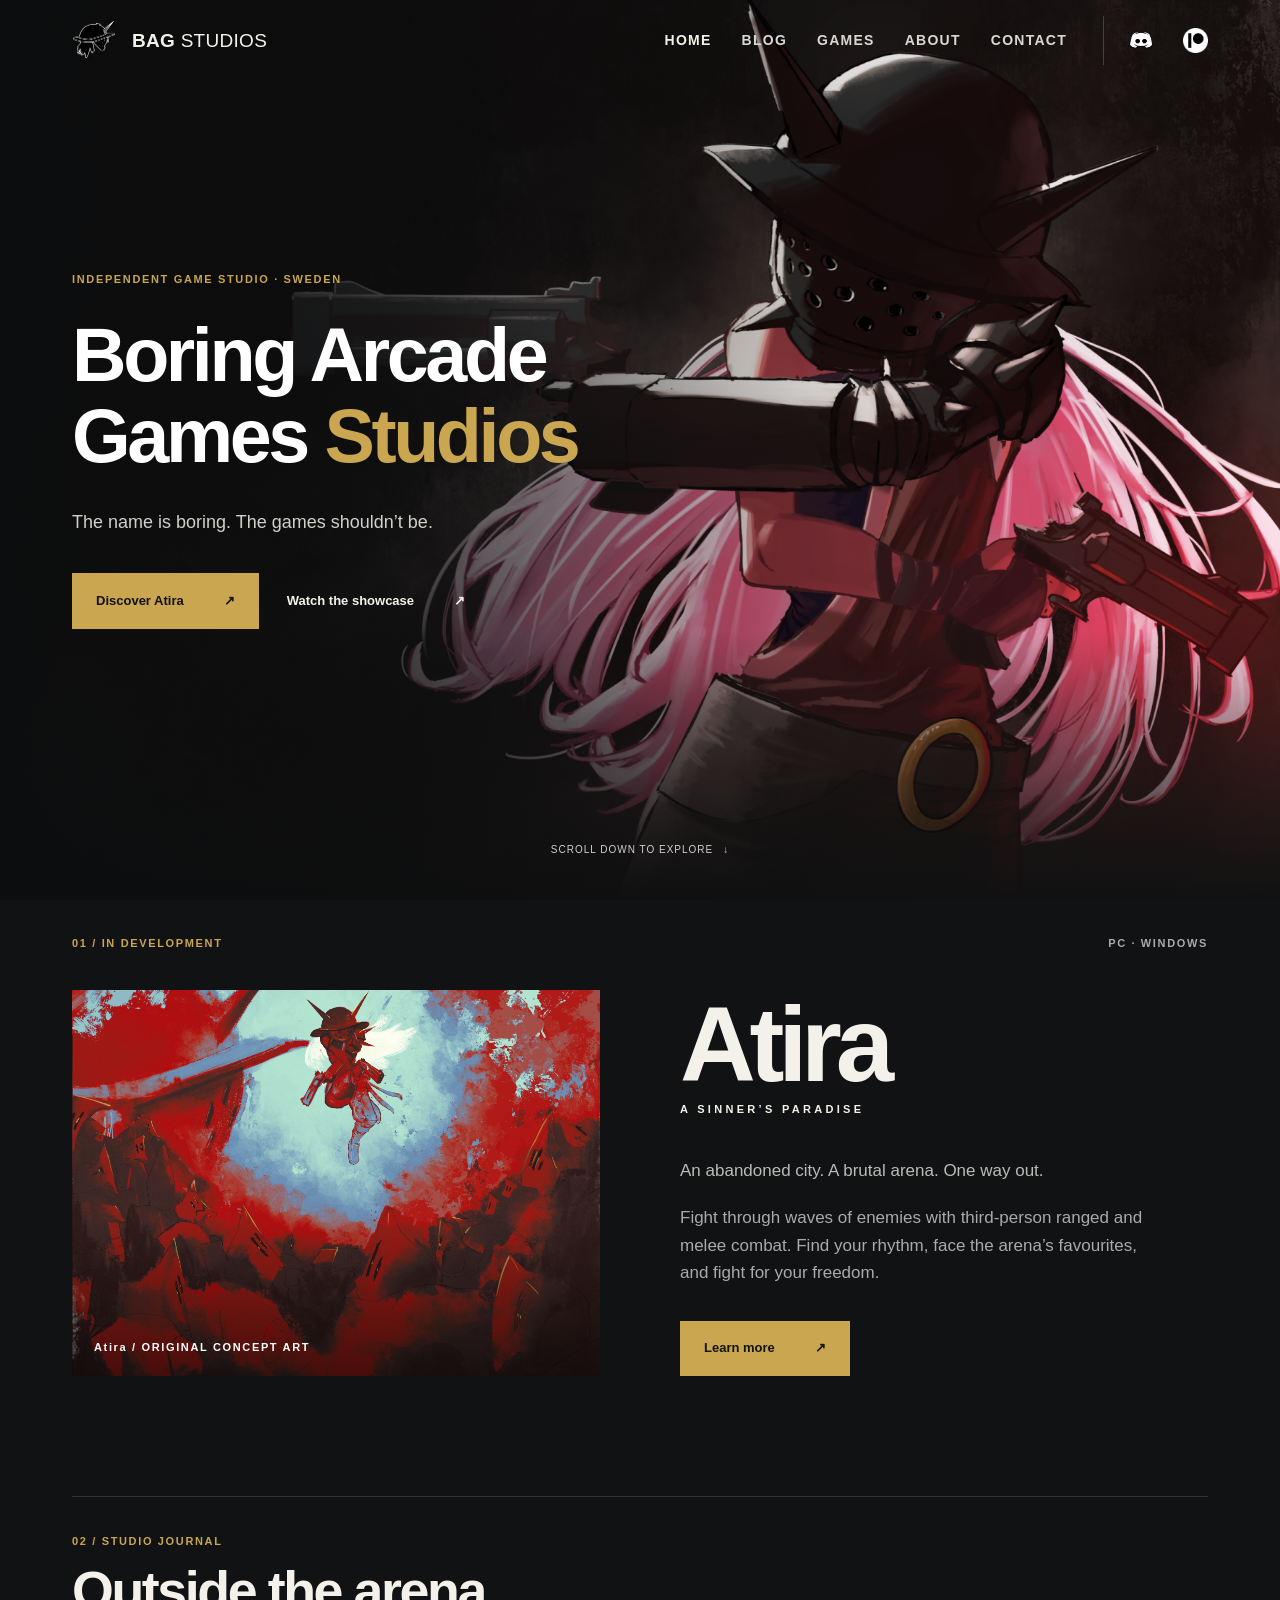
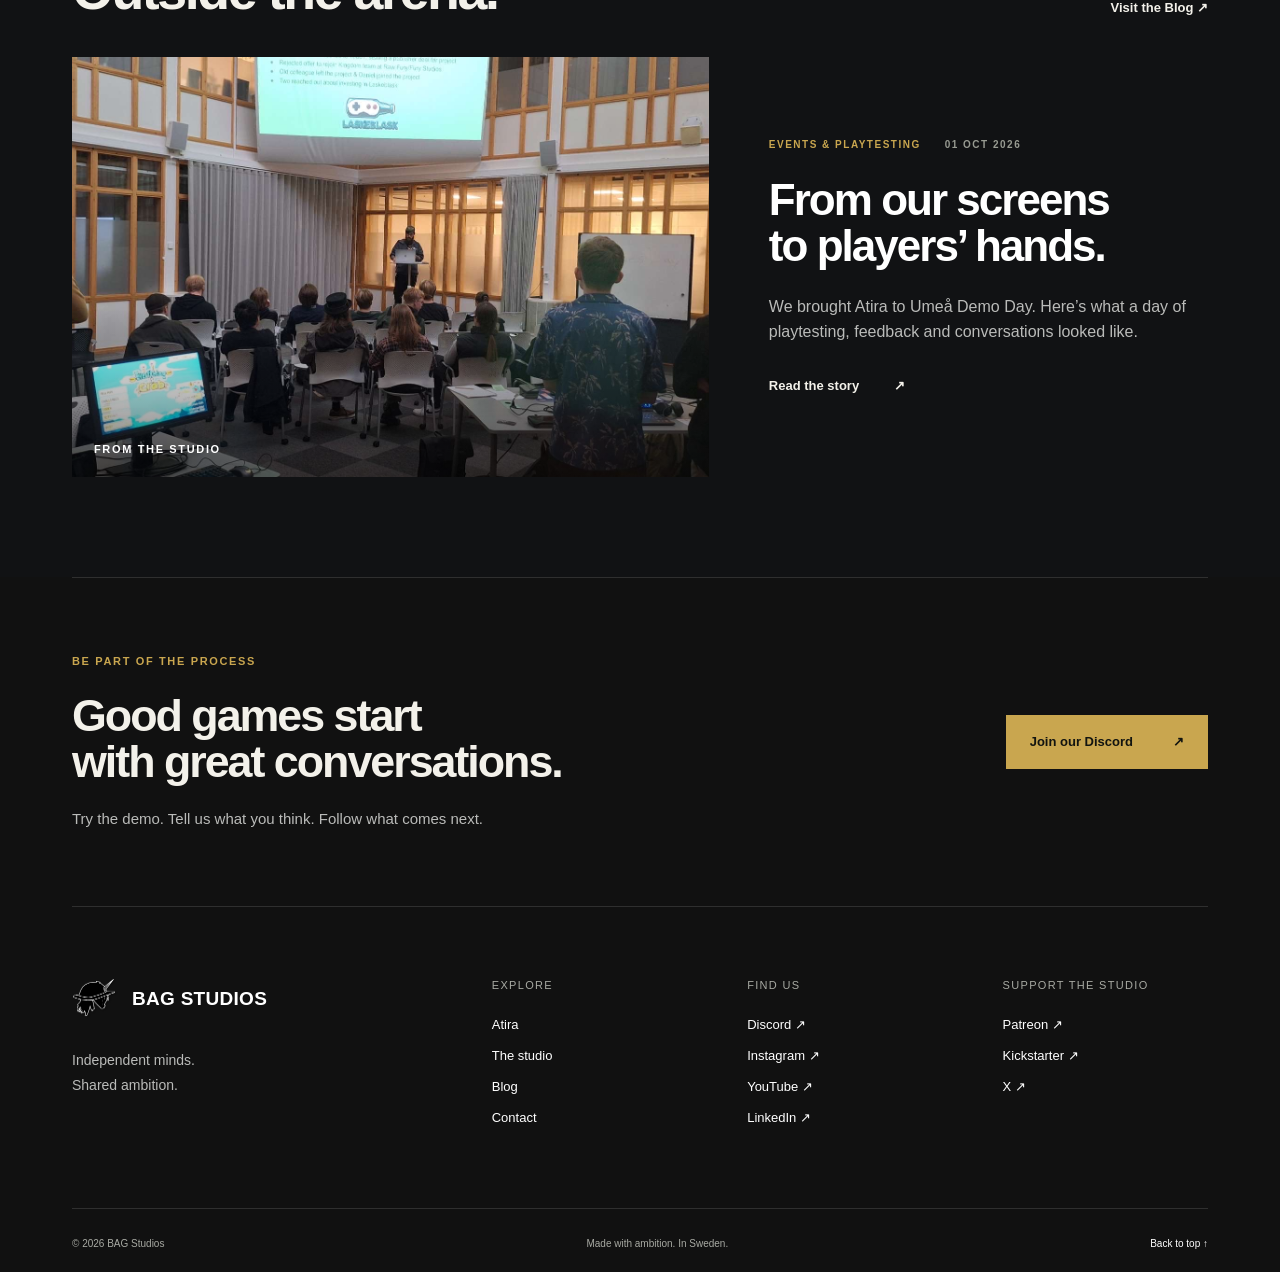
==== commit 9c6bb206: "Use Atira casing across the website" ====
--- a/index.html
+++ b/index.html
@@ -10,15 +10,15 @@
     <meta charset="UTF-8">
     <meta name="color-scheme" content="dark">
     <meta name="viewport" content="width=device-width, initial-scale=1.0">
-    <title>BAG Studios | Independent Game Studio &amp; ATIRA</title>
+    <title>BAG Studios | Independent Game Studio &amp; Atira</title>
     <!-- Ref for css -->
     <link rel="stylesheet" href="styles.css?v=navbar-patreon-20261006">
-    <meta name="description" content="BAG Studios is an independent game studio in Ume&#229;, Sweden, developing ATIRA: A Sinner&#39;s Paradise, an action roguelike for Windows.">
+    <meta name="description" content="BAG Studios is an independent game studio in Ume&#229;, Sweden, developing Atira: A Sinner&#39;s Paradise, an action roguelike for Windows.">
     <link rel="canonical" href="https://boringarcadestudios.github.io/BAG-Studios/">
     <link rel="icon" href="Images/Logo.png" type="image/png">
     <meta property="og:type" content="website">
-    <meta property="og:title" content="BAG Studios | Independent Game Studio &amp; ATIRA">
-    <meta property="og:description" content="BAG Studios is an independent game studio in Ume&#229;, Sweden, developing ATIRA: A Sinner&#39;s Paradise, an action roguelike for Windows.">
+    <meta property="og:title" content="BAG Studios | Independent Game Studio &amp; Atira">
+    <meta property="og:description" content="BAG Studios is an independent game studio in Ume&#229;, Sweden, developing Atira: A Sinner&#39;s Paradise, an action roguelike for Windows.">
     <meta property="og:url" content="https://boringarcadestudios.github.io/BAG-Studios/">
     <meta property="og:image" content="https://boringarcadestudios.github.io/BAG-Studios/Images/Logo.png">
     <meta property="og:site_name" content="BAG Studios">
@@ -33,7 +33,7 @@
   ],
   "url": "https://boringarcadestudios.github.io/BAG-Studios/",
   "logo": "https://boringarcadestudios.github.io/BAG-Studios/Images/Logo.png",
-  "description": "An independent game studio in Umeå, Sweden, developing ATIRA: A Sinner's Paradise.",
+  "description": "An independent game studio in Umeå, Sweden, developing Atira: A Sinner's Paradise.",
   "sameAs": [
     "https://www.linkedin.com/company/boring-arcade-studios/",
     "https://www.instagram.com/Boring_arcade_Studios/",
@@ -71,11 +71,11 @@
      </section>
 
 <main id="home-main">
-<section class="featured wrap" id="featured"><div class="section-top"><p class="eyebrow">01 / IN DEVELOPMENT</p><span class="meta">PC · WINDOWS</span></div><div class="game-feature"><a class="game-art" href="atira.html"><img src="Images/Bannerwhite_hair.png" alt="ATIRA concept art: a fighter above a ruined city" loading="lazy"><span class="image-label">ATIRA / ORIGINAL CONCEPT ART</span></a><div class="game-copy"><h2 class="atira-title">ATIRA</h2><p class="subtitle">A SINNER’S PARADISE</p><p>An abandoned city. A brutal arena. One way out.</p><p class="muted">Fight through waves of enemies with third-person ranged and melee combat. Find your rhythm, face the arena’s favourites, and fight for your freedom.</p><div class="actions"><a class="button" href="atira.html">Learn more <span aria-hidden="true">↗</span></a></div></div></div></section>
-<section class="news-section wrap"><div class="section-top"><div><p class="eyebrow">02 / STUDIO JOURNAL</p><h2>Outside the arena.</h2></div><a class="text-link" href="blog.html">Visit the Blog ↗</a></div><a class="news-feature" href="blog-umea-demo-day.html"><div class="news-image"><img src="Images/demo-day-event.png" alt="Audience at Umeå Demo Day in MIT-huset" loading="lazy"><span class="image-label">FROM THE STUDIO</span></div><div class="news-copy"><p class="meta">EVENTS & PLAYTESTING <span>01 OCT 2026</span></p><h3>From our screens<br>to players’ hands.</h3><p>We brought ATIRA to Umeå Demo Day. Here’s what a day of playtesting, feedback and conversations looked like.</p><span class="text-link">Read the story <span aria-hidden="true">↗</span></span></div></a></section>
+<section class="featured wrap" id="featured"><div class="section-top"><p class="eyebrow">01 / IN DEVELOPMENT</p><span class="meta">PC · WINDOWS</span></div><div class="game-feature"><a class="game-art" href="atira.html"><img src="Images/Bannerwhite_hair.png" alt="Atira concept art: a fighter above a ruined city" loading="lazy"><span class="image-label">Atira / ORIGINAL CONCEPT ART</span></a><div class="game-copy"><h2 class="atira-title">Atira</h2><p class="subtitle">A SINNER’S PARADISE</p><p>An abandoned city. A brutal arena. One way out.</p><p class="muted">Fight through waves of enemies with third-person ranged and melee combat. Find your rhythm, face the arena’s favourites, and fight for your freedom.</p><div class="actions"><a class="button" href="atira.html">Learn more <span aria-hidden="true">↗</span></a></div></div></div></section>
+<section class="news-section wrap"><div class="section-top"><div><p class="eyebrow">02 / STUDIO JOURNAL</p><h2>Outside the arena.</h2></div><a class="text-link" href="blog.html">Visit the Blog ↗</a></div><a class="news-feature" href="blog-umea-demo-day.html"><div class="news-image"><img src="Images/demo-day-event.png" alt="Audience at Umeå Demo Day in MIT-huset" loading="lazy"><span class="image-label">FROM THE STUDIO</span></div><div class="news-copy"><p class="meta">EVENTS & PLAYTESTING <span>01 OCT 2026</span></p><h3>From our screens<br>to players’ hands.</h3><p>We brought Atira to Umeå Demo Day. Here’s what a day of playtesting, feedback and conversations looked like.</p><span class="text-link">Read the story <span aria-hidden="true">↗</span></span></div></a></section>
 </main>
     <section class="community wrap"><div><p class="eyebrow">BE PART OF THE PROCESS</p><h2>Good games start<br>with great conversations.</h2><p>Try the demo. Tell us what you think. Follow what comes next.</p></div><a class="button" href="https://discord.gg/eYnEZs6ydY" target="_blank" rel="noopener noreferrer">Join our Discord <span aria-hidden="true">↗</span></a></section>
-<footer class="site-footer wrap"><div class="footer-top"><div><a class="brand" href="index.html"><img src="Images/Logo.png" alt="" width="48" height="44"><span>BAG STUDIOS</span></a><p>Independent minds.<br>Shared ambition.</p></div><div><h3>Explore</h3><a href="atira.html">ATIRA</a><a href="team.html">The studio</a><a href="blog.html">Blog</a><a href="support.html">Contact</a></div><div><h3>Find us</h3><a class="" href="https://discord.gg/eYnEZs6ydY" target="_blank" rel="noopener noreferrer">Discord <span aria-hidden="true">↗</span></a><a class="" href="https://www.instagram.com/Boring_arcade_Studios/" target="_blank" rel="noopener noreferrer">Instagram <span aria-hidden="true">↗</span></a><a class="" href="https://www.youtube.com/channel/UCSghEE8azDfws9jSogGiWvg" target="_blank" rel="noopener noreferrer">YouTube <span aria-hidden="true">↗</span></a><a class="" href="https://www.linkedin.com/company/boring-arcade-studios/" target="_blank" rel="noopener noreferrer">LinkedIn <span aria-hidden="true">↗</span></a></div><div><h3>Support the studio</h3><a class="" href="https://www.patreon.com/cw/BAGStudios1337" target="_blank" rel="noopener noreferrer">Patreon <span aria-hidden="true">↗</span></a><a class="" href="https://www.kickstarter.com/projects/bag-studios/bag-studios-project-a" target="_blank" rel="noopener noreferrer">Kickstarter <span aria-hidden="true">↗</span></a><a class="" href="https://x.com/bag_studio84646" target="_blank" rel="noopener noreferrer">X <span aria-hidden="true">↗</span></a></div></div><div class="footer-bottom"><span>© 2026 BAG Studios</span><span>Made with ambition. In Sweden.</span><a href="#top">Back to top ↑</a></div></footer>
+<footer class="site-footer wrap"><div class="footer-top"><div><a class="brand" href="index.html"><img src="Images/Logo.png" alt="" width="48" height="44"><span>BAG STUDIOS</span></a><p>Independent minds.<br>Shared ambition.</p></div><div><h3>Explore</h3><a href="atira.html">Atira</a><a href="team.html">The studio</a><a href="blog.html">Blog</a><a href="support.html">Contact</a></div><div><h3>Find us</h3><a class="" href="https://discord.gg/eYnEZs6ydY" target="_blank" rel="noopener noreferrer">Discord <span aria-hidden="true">↗</span></a><a class="" href="https://www.instagram.com/Boring_arcade_Studios/" target="_blank" rel="noopener noreferrer">Instagram <span aria-hidden="true">↗</span></a><a class="" href="https://www.youtube.com/channel/UCSghEE8azDfws9jSogGiWvg" target="_blank" rel="noopener noreferrer">YouTube <span aria-hidden="true">↗</span></a><a class="" href="https://www.linkedin.com/company/boring-arcade-studios/" target="_blank" rel="noopener noreferrer">LinkedIn <span aria-hidden="true">↗</span></a></div><div><h3>Support the studio</h3><a class="" href="https://www.patreon.com/cw/BAGStudios1337" target="_blank" rel="noopener noreferrer">Patreon <span aria-hidden="true">↗</span></a><a class="" href="https://www.kickstarter.com/projects/bag-studios/bag-studios-project-a" target="_blank" rel="noopener noreferrer">Kickstarter <span aria-hidden="true">↗</span></a><a class="" href="https://x.com/bag_studio84646" target="_blank" rel="noopener noreferrer">X <span aria-hidden="true">↗</span></a></div></div><div class="footer-bottom"><span>© 2026 BAG Studios</span><span>Made with ambition. In Sweden.</span><a href="#top">Back to top ↑</a></div></footer>
 
 
 </body>
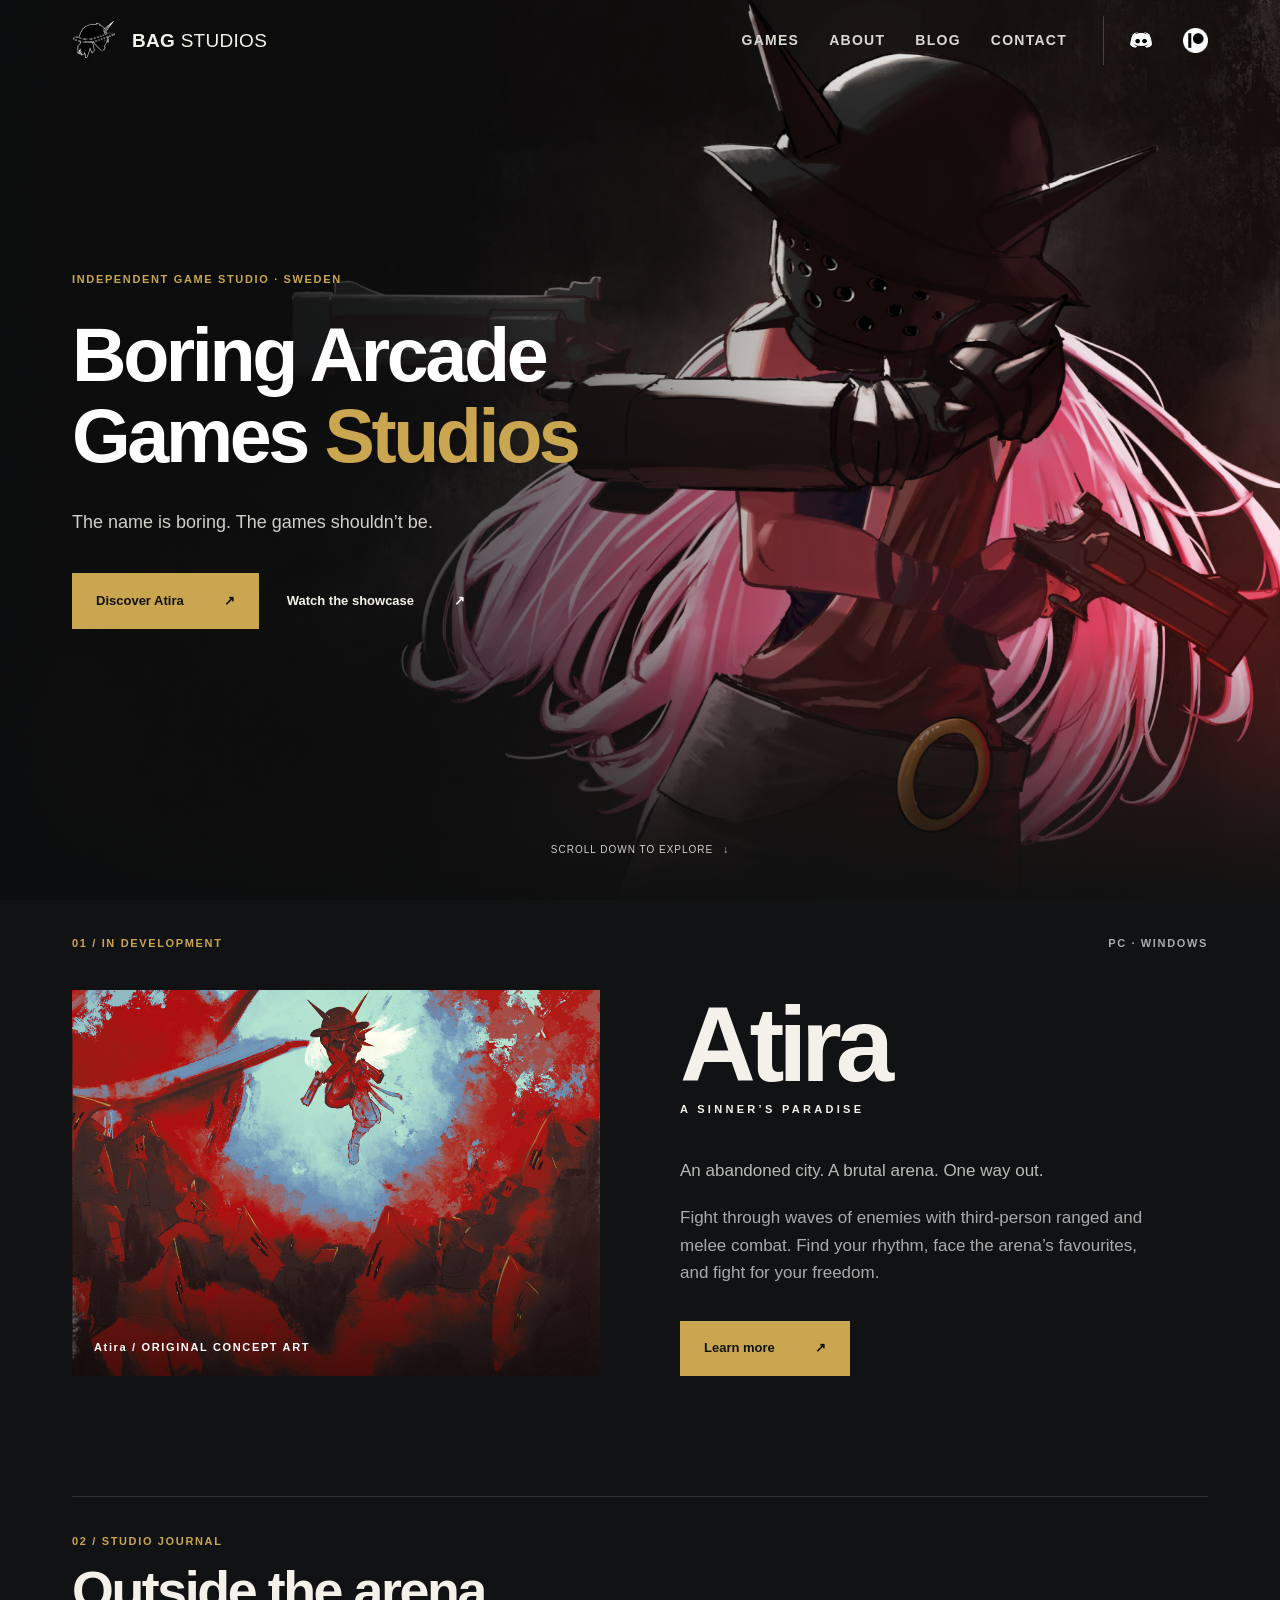
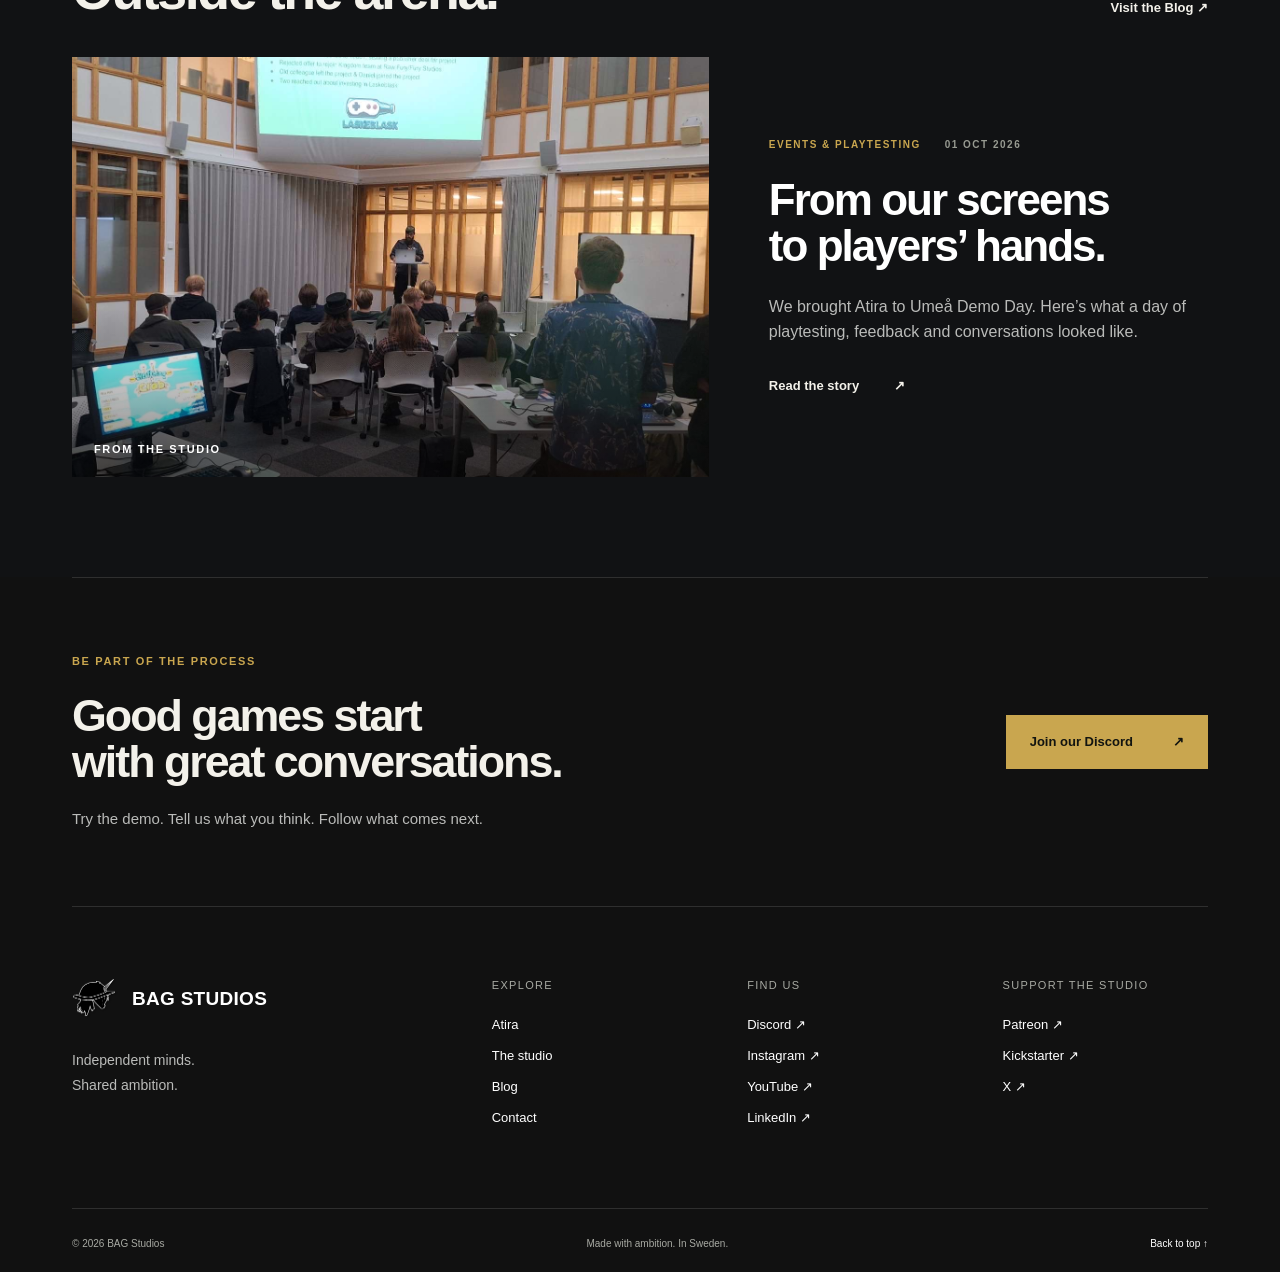
==== commit f13619e5: "Reorder navbar and remove Home link" ====
--- a/index.html
+++ b/index.html
@@ -10,14 +10,14 @@
     <meta charset="UTF-8">
     <meta name="color-scheme" content="dark">
     <meta name="viewport" content="width=device-width, initial-scale=1.0">
-    <title>BAG Studios | Independent Game Studio &amp; Atira</title>
+    <title>BAG Studios</title>
     <!-- Ref for css -->
     <link rel="stylesheet" href="styles.css?v=navbar-patreon-20261006">
     <meta name="description" content="BAG Studios is an independent game studio in Ume&#229;, Sweden, developing Atira: A Sinner&#39;s Paradise, an action roguelike for Windows.">
     <link rel="canonical" href="https://boringarcadestudios.github.io/BAG-Studios/">
-    <link rel="icon" href="Images/Logo.png" type="image/png">
+    <link rel="icon" href="Images/Helmet-favicon.png?v=helmet-20261006" type="image/png" sizes="128x128">
     <meta property="og:type" content="website">
-    <meta property="og:title" content="BAG Studios | Independent Game Studio &amp; Atira">
+    <meta property="og:title" content="BAG Studios">
     <meta property="og:description" content="BAG Studios is an independent game studio in Ume&#229;, Sweden, developing Atira: A Sinner&#39;s Paradise, an action roguelike for Windows.">
     <meta property="og:url" content="https://boringarcadestudios.github.io/BAG-Studios/">
     <meta property="og:image" content="https://boringarcadestudios.github.io/BAG-Studios/Images/Logo.png">
@@ -50,7 +50,7 @@
 <body id="top" class="home-page navbar-at-top">
 
     <!-- Header navbar-->
-     <header class="site-header"><a class="site-brand" href="index.html" aria-label="BAG Studios home"><img src="Images/Logo.png" width="46" height="43" alt=""><span>BAG<span class="site-brand-light"> STUDIOS</span></span></a><button class="site-menu-button" type="button" aria-expanded="false" aria-controls="site-navigation">Menu <span aria-hidden="true">+</span></button><nav id="site-navigation" aria-label="Main navigation"><a href="index.html" aria-current="page">Home</a><a href="blog.html">Blog</a><a href="games.html">Games</a><a href="team.html">About</a><a href="support.html">Contact</a><a class="nav-discord" href="https://discord.gg/eYnEZs6ydY" target="_blank" rel="noopener noreferrer" aria-label="Discord"><img src="Images/DiscordIcon.png" width="24" height="24" alt=""></a><a class="nav-patreon" href="https://www.patreon.com/cw/BAGStudios1337" target="_blank" rel="noopener noreferrer" aria-label="Patreon"><img src="Images/PatreonIcon.png" width="25" height="25" alt=""></a></nav></header>
+     <header class="site-header"><a class="site-brand" href="index.html" aria-label="BAG Studios home"><img src="Images/Logo.png" width="46" height="43" alt=""><span>BAG<span class="site-brand-light"> STUDIOS</span></span></a><button class="site-menu-button" type="button" aria-expanded="false" aria-controls="site-navigation">Menu <span aria-hidden="true">+</span></button><nav id="site-navigation" aria-label="Main navigation"><a href="games.html">Games</a><a href="team.html">About</a><a href="blog.html">Blog</a><a href="support.html">Contact</a><a class="nav-discord" href="https://discord.gg/eYnEZs6ydY" target="_blank" rel="noopener noreferrer" aria-label="Discord"><img src="Images/DiscordIcon.png" width="24" height="24" alt=""></a><a class="nav-patreon" href="https://www.patreon.com/cw/BAGStudios1337" target="_blank" rel="noopener noreferrer" aria-label="Patreon"><img src="Images/PatreonIcon.png" width="25" height="25" alt=""></a></nav></header>
 
 
 
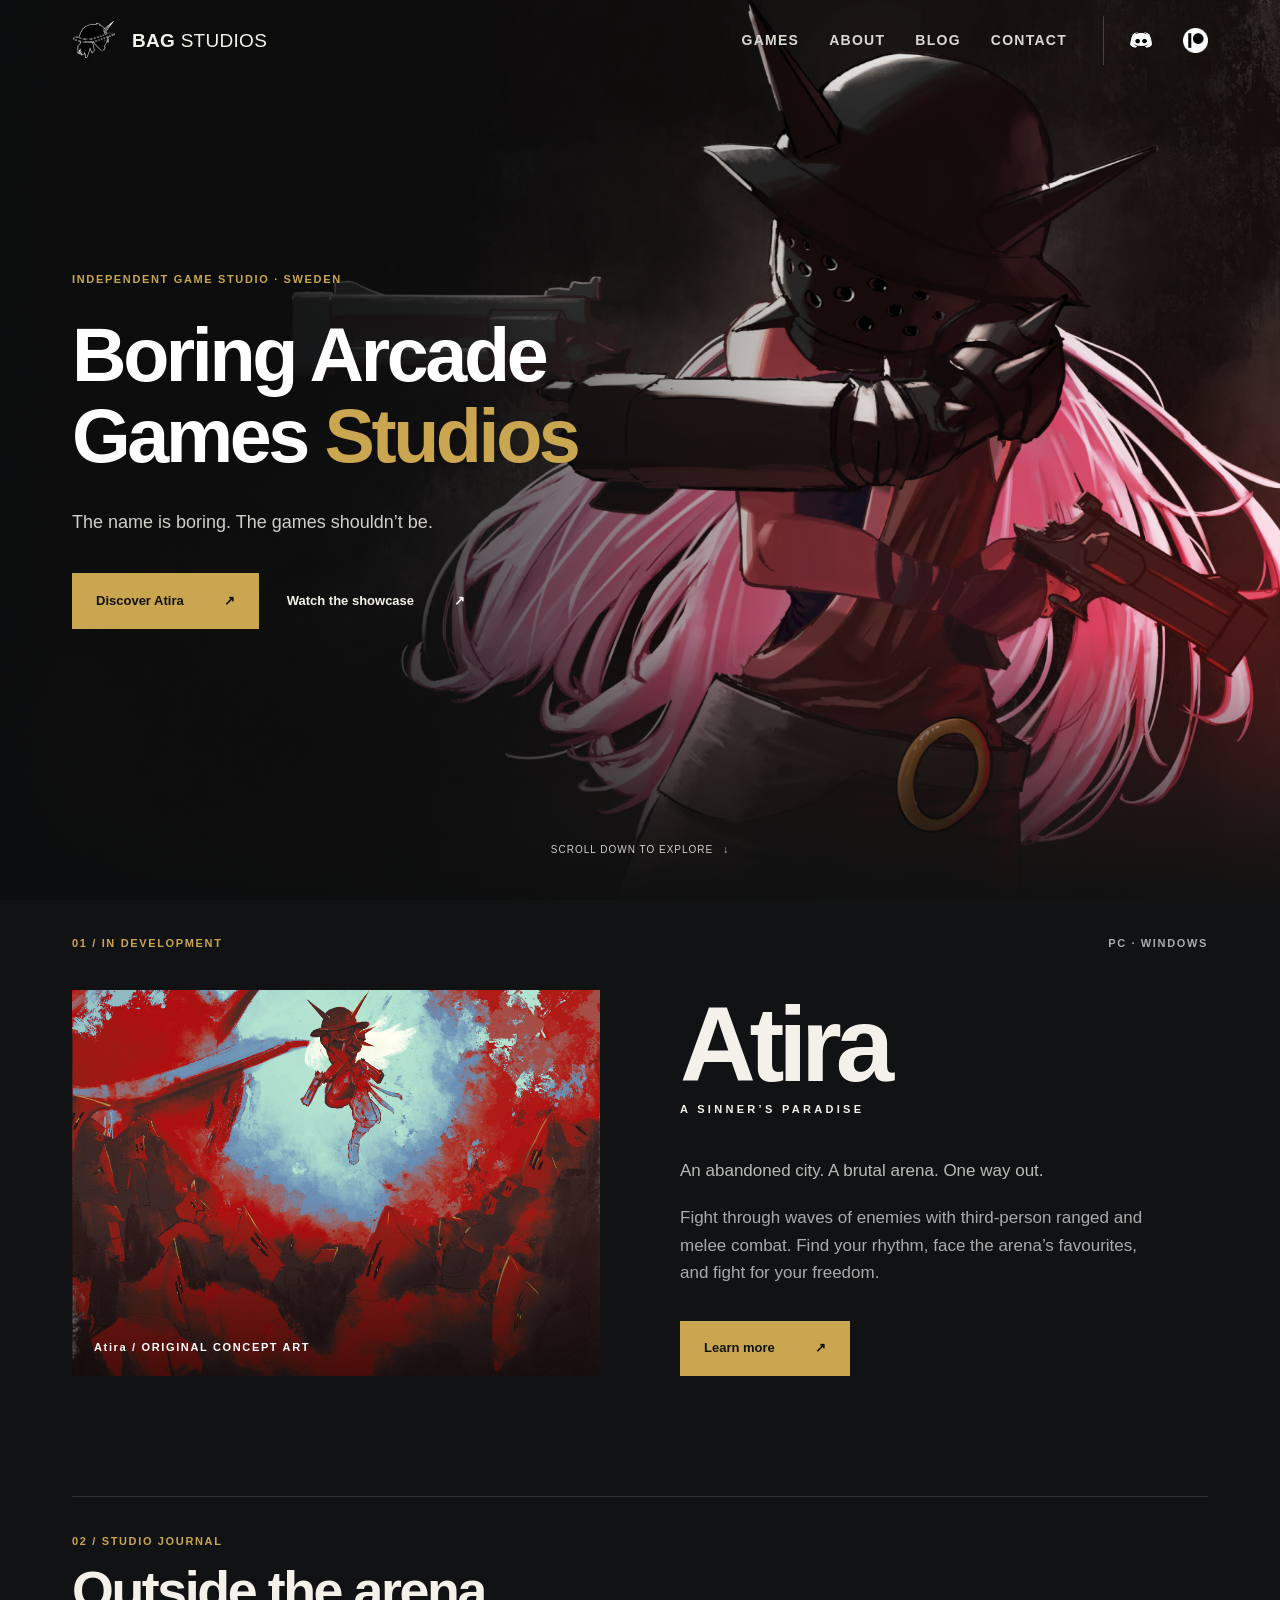
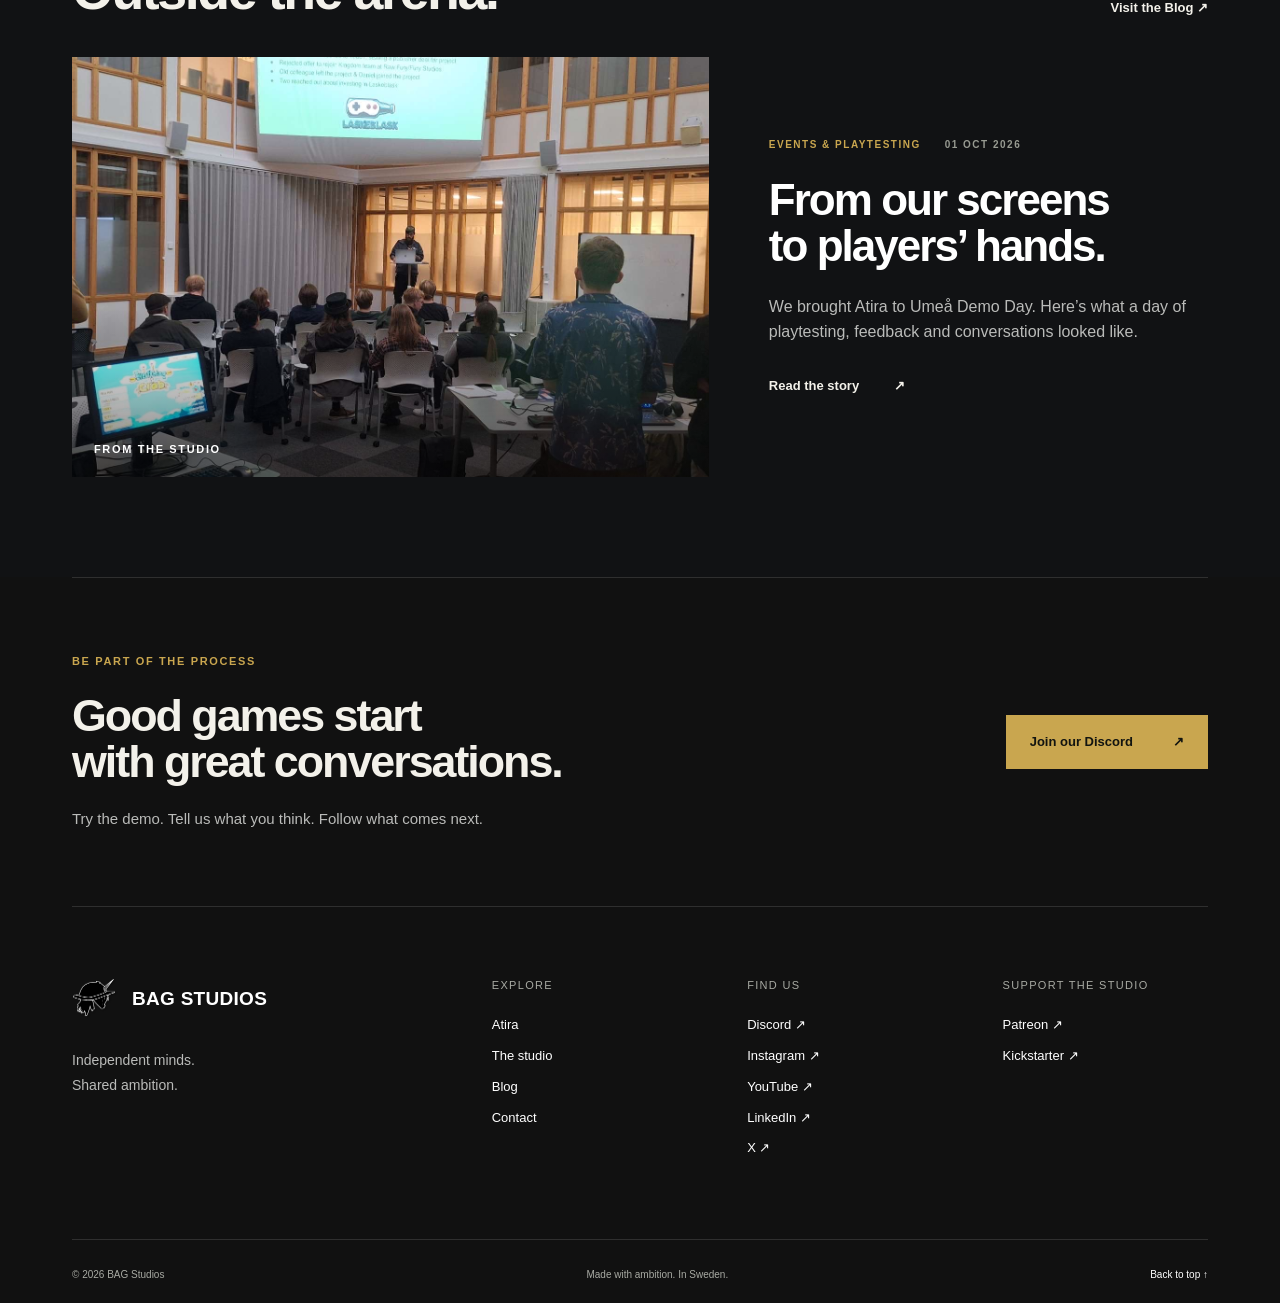
==== commit caf15b09: "Move X into Find us footer category" ====
--- a/index.html
+++ b/index.html
@@ -75,7 +75,7 @@
 <section class="news-section wrap"><div class="section-top"><div><p class="eyebrow">02 / STUDIO JOURNAL</p><h2>Outside the arena.</h2></div><a class="text-link" href="blog.html">Visit the Blog ↗</a></div><a class="news-feature" href="blog-umea-demo-day.html"><div class="news-image"><img src="Images/demo-day-event.png" alt="Audience at Umeå Demo Day in MIT-huset" loading="lazy"><span class="image-label">FROM THE STUDIO</span></div><div class="news-copy"><p class="meta">EVENTS & PLAYTESTING <span>01 OCT 2026</span></p><h3>From our screens<br>to players’ hands.</h3><p>We brought Atira to Umeå Demo Day. Here’s what a day of playtesting, feedback and conversations looked like.</p><span class="text-link">Read the story <span aria-hidden="true">↗</span></span></div></a></section>
 </main>
     <section class="community wrap"><div><p class="eyebrow">BE PART OF THE PROCESS</p><h2>Good games start<br>with great conversations.</h2><p>Try the demo. Tell us what you think. Follow what comes next.</p></div><a class="button" href="https://discord.gg/eYnEZs6ydY" target="_blank" rel="noopener noreferrer">Join our Discord <span aria-hidden="true">↗</span></a></section>
-<footer class="site-footer wrap"><div class="footer-top"><div><a class="brand" href="index.html"><img src="Images/Logo.png" alt="" width="48" height="44"><span>BAG STUDIOS</span></a><p>Independent minds.<br>Shared ambition.</p></div><div><h3>Explore</h3><a href="atira.html">Atira</a><a href="team.html">The studio</a><a href="blog.html">Blog</a><a href="support.html">Contact</a></div><div><h3>Find us</h3><a class="" href="https://discord.gg/eYnEZs6ydY" target="_blank" rel="noopener noreferrer">Discord <span aria-hidden="true">↗</span></a><a class="" href="https://www.instagram.com/Boring_arcade_Studios/" target="_blank" rel="noopener noreferrer">Instagram <span aria-hidden="true">↗</span></a><a class="" href="https://www.youtube.com/channel/UCSghEE8azDfws9jSogGiWvg" target="_blank" rel="noopener noreferrer">YouTube <span aria-hidden="true">↗</span></a><a class="" href="https://www.linkedin.com/company/boring-arcade-studios/" target="_blank" rel="noopener noreferrer">LinkedIn <span aria-hidden="true">↗</span></a></div><div><h3>Support the studio</h3><a class="" href="https://www.patreon.com/cw/BAGStudios1337" target="_blank" rel="noopener noreferrer">Patreon <span aria-hidden="true">↗</span></a><a class="" href="https://www.kickstarter.com/projects/bag-studios/bag-studios-project-a" target="_blank" rel="noopener noreferrer">Kickstarter <span aria-hidden="true">↗</span></a><a class="" href="https://x.com/bag_studio84646" target="_blank" rel="noopener noreferrer">X <span aria-hidden="true">↗</span></a></div></div><div class="footer-bottom"><span>© 2026 BAG Studios</span><span>Made with ambition. In Sweden.</span><a href="#top">Back to top ↑</a></div></footer>
+<footer class="site-footer wrap"><div class="footer-top"><div><a class="brand" href="index.html"><img src="Images/Logo.png" alt="" width="48" height="44"><span>BAG STUDIOS</span></a><p>Independent minds.<br>Shared ambition.</p></div><div><h3>Explore</h3><a href="atira.html">Atira</a><a href="team.html">The studio</a><a href="blog.html">Blog</a><a href="support.html">Contact</a></div><div><h3>Find us</h3><a class="" href="https://discord.gg/eYnEZs6ydY" target="_blank" rel="noopener noreferrer">Discord <span aria-hidden="true">↗</span></a><a class="" href="https://www.instagram.com/Boring_arcade_Studios/" target="_blank" rel="noopener noreferrer">Instagram <span aria-hidden="true">↗</span></a><a class="" href="https://www.youtube.com/channel/UCSghEE8azDfws9jSogGiWvg" target="_blank" rel="noopener noreferrer">YouTube <span aria-hidden="true">↗</span></a><a class="" href="https://www.linkedin.com/company/boring-arcade-studios/" target="_blank" rel="noopener noreferrer">LinkedIn <span aria-hidden="true">↗</span></a><a class="" href="https://x.com/bag_studio84646" target="_blank" rel="noopener noreferrer">X <span aria-hidden="true">↗</span></a></div><div><h3>Support the studio</h3><a class="" href="https://www.patreon.com/cw/BAGStudios1337" target="_blank" rel="noopener noreferrer">Patreon <span aria-hidden="true">↗</span></a><a class="" href="https://www.kickstarter.com/projects/bag-studios/bag-studios-project-a" target="_blank" rel="noopener noreferrer">Kickstarter <span aria-hidden="true">↗</span></a></div></div><div class="footer-bottom"><span>© 2026 BAG Studios</span><span>Made with ambition. In Sweden.</span><a href="#top">Back to top ↑</a></div></footer>
 
 
 </body>
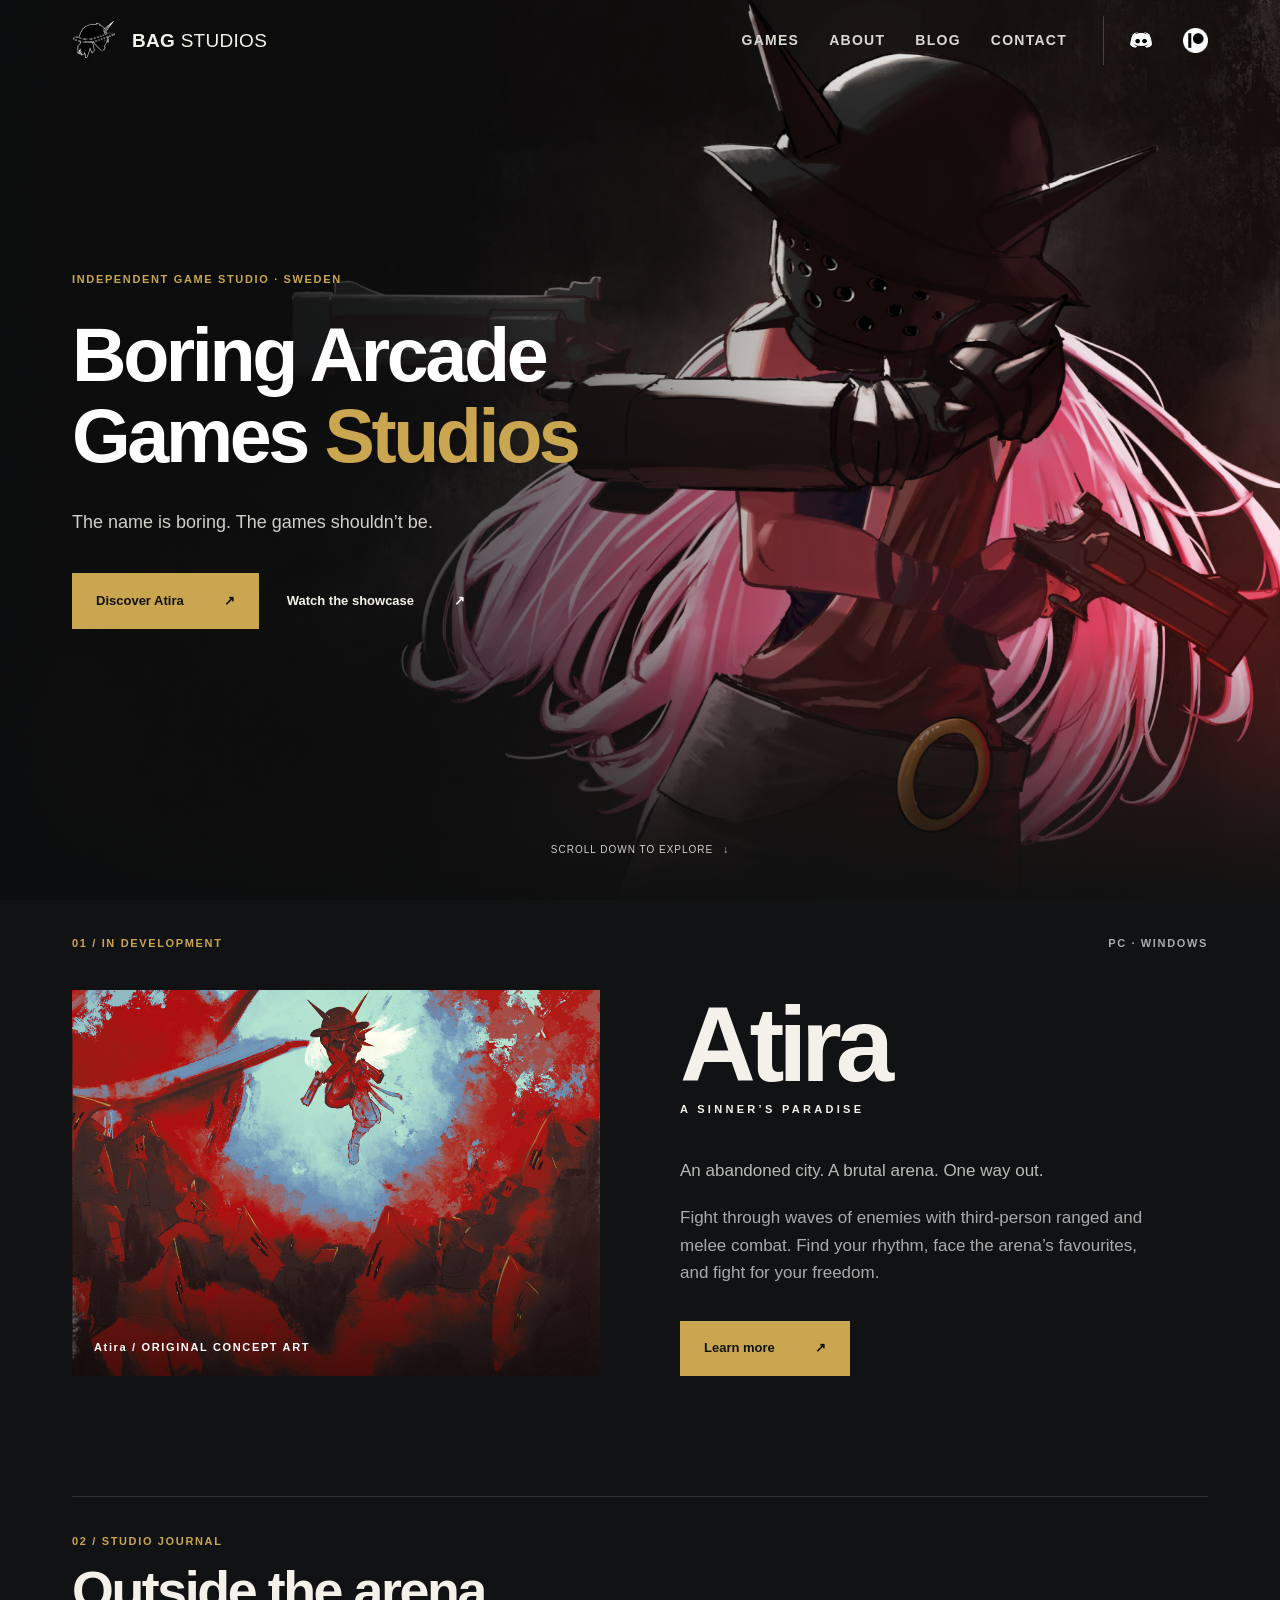
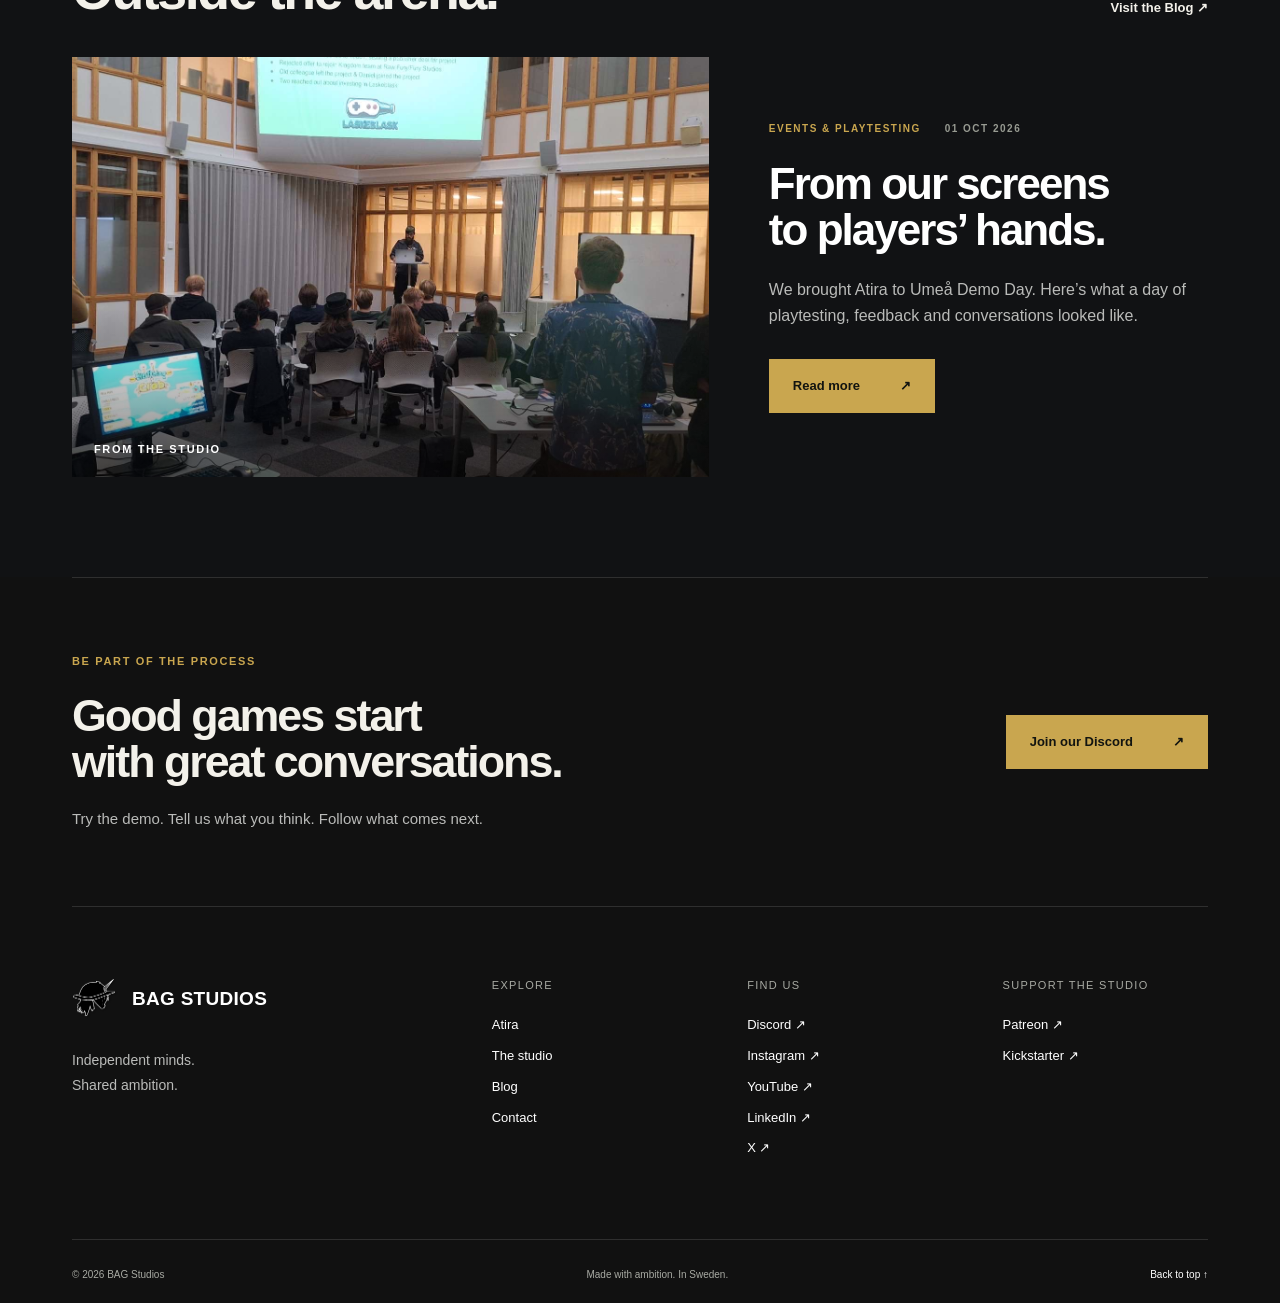
==== commit 4918e09e: "Highlight Read more with gold buttons" ====
--- a/index.html
+++ b/index.html
@@ -42,7 +42,7 @@
   ]
 }</script>
     <script src="main.js?v=navbar-20261006" defer></script>
-<link rel="stylesheet" href="home-content.css?v=matched-card-height-20261006">
+<link rel="stylesheet" href="home-content.css?v=gold-story-button-20261006">
 </head>
 
 
@@ -72,7 +72,7 @@
 
 <main id="home-main">
 <section class="featured wrap" id="featured"><div class="section-top"><p class="eyebrow">01 / IN DEVELOPMENT</p><span class="meta">PC · WINDOWS</span></div><div class="game-feature"><a class="game-art" href="atira.html"><img src="Images/Bannerwhite_hair.png" alt="Atira concept art: a fighter above a ruined city" loading="lazy"><span class="image-label">Atira / ORIGINAL CONCEPT ART</span></a><div class="game-copy"><h2 class="atira-title">Atira</h2><p class="subtitle">A SINNER’S PARADISE</p><p>An abandoned city. A brutal arena. One way out.</p><p class="muted">Fight through waves of enemies with third-person ranged and melee combat. Find your rhythm, face the arena’s favourites, and fight for your freedom.</p><div class="actions"><a class="button" href="atira.html">Learn more <span aria-hidden="true">↗</span></a></div></div></div></section>
-<section class="news-section wrap"><div class="section-top"><div><p class="eyebrow">02 / STUDIO JOURNAL</p><h2>Outside the arena.</h2></div><a class="text-link" href="blog.html">Visit the Blog ↗</a></div><a class="news-feature" href="blog-umea-demo-day.html"><div class="news-image"><img src="Images/demo-day-event.png" alt="Audience at Umeå Demo Day in MIT-huset" loading="lazy"><span class="image-label">FROM THE STUDIO</span></div><div class="news-copy"><p class="meta">EVENTS & PLAYTESTING <span>01 OCT 2026</span></p><h3>From our screens<br>to players’ hands.</h3><p>We brought Atira to Umeå Demo Day. Here’s what a day of playtesting, feedback and conversations looked like.</p><span class="text-link">Read the story <span aria-hidden="true">↗</span></span></div></a></section>
+<section class="news-section wrap"><div class="section-top"><div><p class="eyebrow">02 / STUDIO JOURNAL</p><h2>Outside the arena.</h2></div><a class="text-link" href="blog.html">Visit the Blog ↗</a></div><a class="news-feature" href="blog-umea-demo-day.html"><div class="news-image"><img src="Images/demo-day-event.png" alt="Audience at Umeå Demo Day in MIT-huset" loading="lazy"><span class="image-label">FROM THE STUDIO</span></div><div class="news-copy"><p class="meta">EVENTS & PLAYTESTING <span>01 OCT 2026</span></p><h3>From our screens<br>to players’ hands.</h3><p>We brought Atira to Umeå Demo Day. Here’s what a day of playtesting, feedback and conversations looked like.</p><span class="button story-button">Read more <span aria-hidden="true">↗</span></span></div></a></section>
 </main>
     <section class="community wrap"><div><p class="eyebrow">BE PART OF THE PROCESS</p><h2>Good games start<br>with great conversations.</h2><p>Try the demo. Tell us what you think. Follow what comes next.</p></div><a class="button" href="https://discord.gg/eYnEZs6ydY" target="_blank" rel="noopener noreferrer">Join our Discord <span aria-hidden="true">↗</span></a></section>
 <footer class="site-footer wrap"><div class="footer-top"><div><a class="brand" href="index.html"><img src="Images/Logo.png" alt="" width="48" height="44"><span>BAG STUDIOS</span></a><p>Independent minds.<br>Shared ambition.</p></div><div><h3>Explore</h3><a href="atira.html">Atira</a><a href="team.html">The studio</a><a href="blog.html">Blog</a><a href="support.html">Contact</a></div><div><h3>Find us</h3><a class="" href="https://discord.gg/eYnEZs6ydY" target="_blank" rel="noopener noreferrer">Discord <span aria-hidden="true">↗</span></a><a class="" href="https://www.instagram.com/Boring_arcade_Studios/" target="_blank" rel="noopener noreferrer">Instagram <span aria-hidden="true">↗</span></a><a class="" href="https://www.youtube.com/channel/UCSghEE8azDfws9jSogGiWvg" target="_blank" rel="noopener noreferrer">YouTube <span aria-hidden="true">↗</span></a><a class="" href="https://www.linkedin.com/company/boring-arcade-studios/" target="_blank" rel="noopener noreferrer">LinkedIn <span aria-hidden="true">↗</span></a><a class="" href="https://x.com/bag_studio84646" target="_blank" rel="noopener noreferrer">X <span aria-hidden="true">↗</span></a></div><div><h3>Support the studio</h3><a class="" href="https://www.patreon.com/cw/BAGStudios1337" target="_blank" rel="noopener noreferrer">Patreon <span aria-hidden="true">↗</span></a><a class="" href="https://www.kickstarter.com/projects/bag-studios/bag-studios-project-a" target="_blank" rel="noopener noreferrer">Kickstarter <span aria-hidden="true">↗</span></a></div></div><div class="footer-bottom"><span>© 2026 BAG Studios</span><span>Made with ambition. In Sweden.</span><a href="#top">Back to top ↑</a></div></footer>
--- a/home-content.css
+++ b/home-content.css
@@ -74,3 +74,4 @@
 .home-page #home-main .news-copy .text-link{margin-top:20px}}
 @media(max-width:400px){.home-page #home-main .game-copy .actions{align-items:start;flex-direction:column}}
 .home-page #home-main .game-copy > .fineprint{margin-bottom:0}
+.home-page #home-main .news-copy .story-button{margin-top:30px}
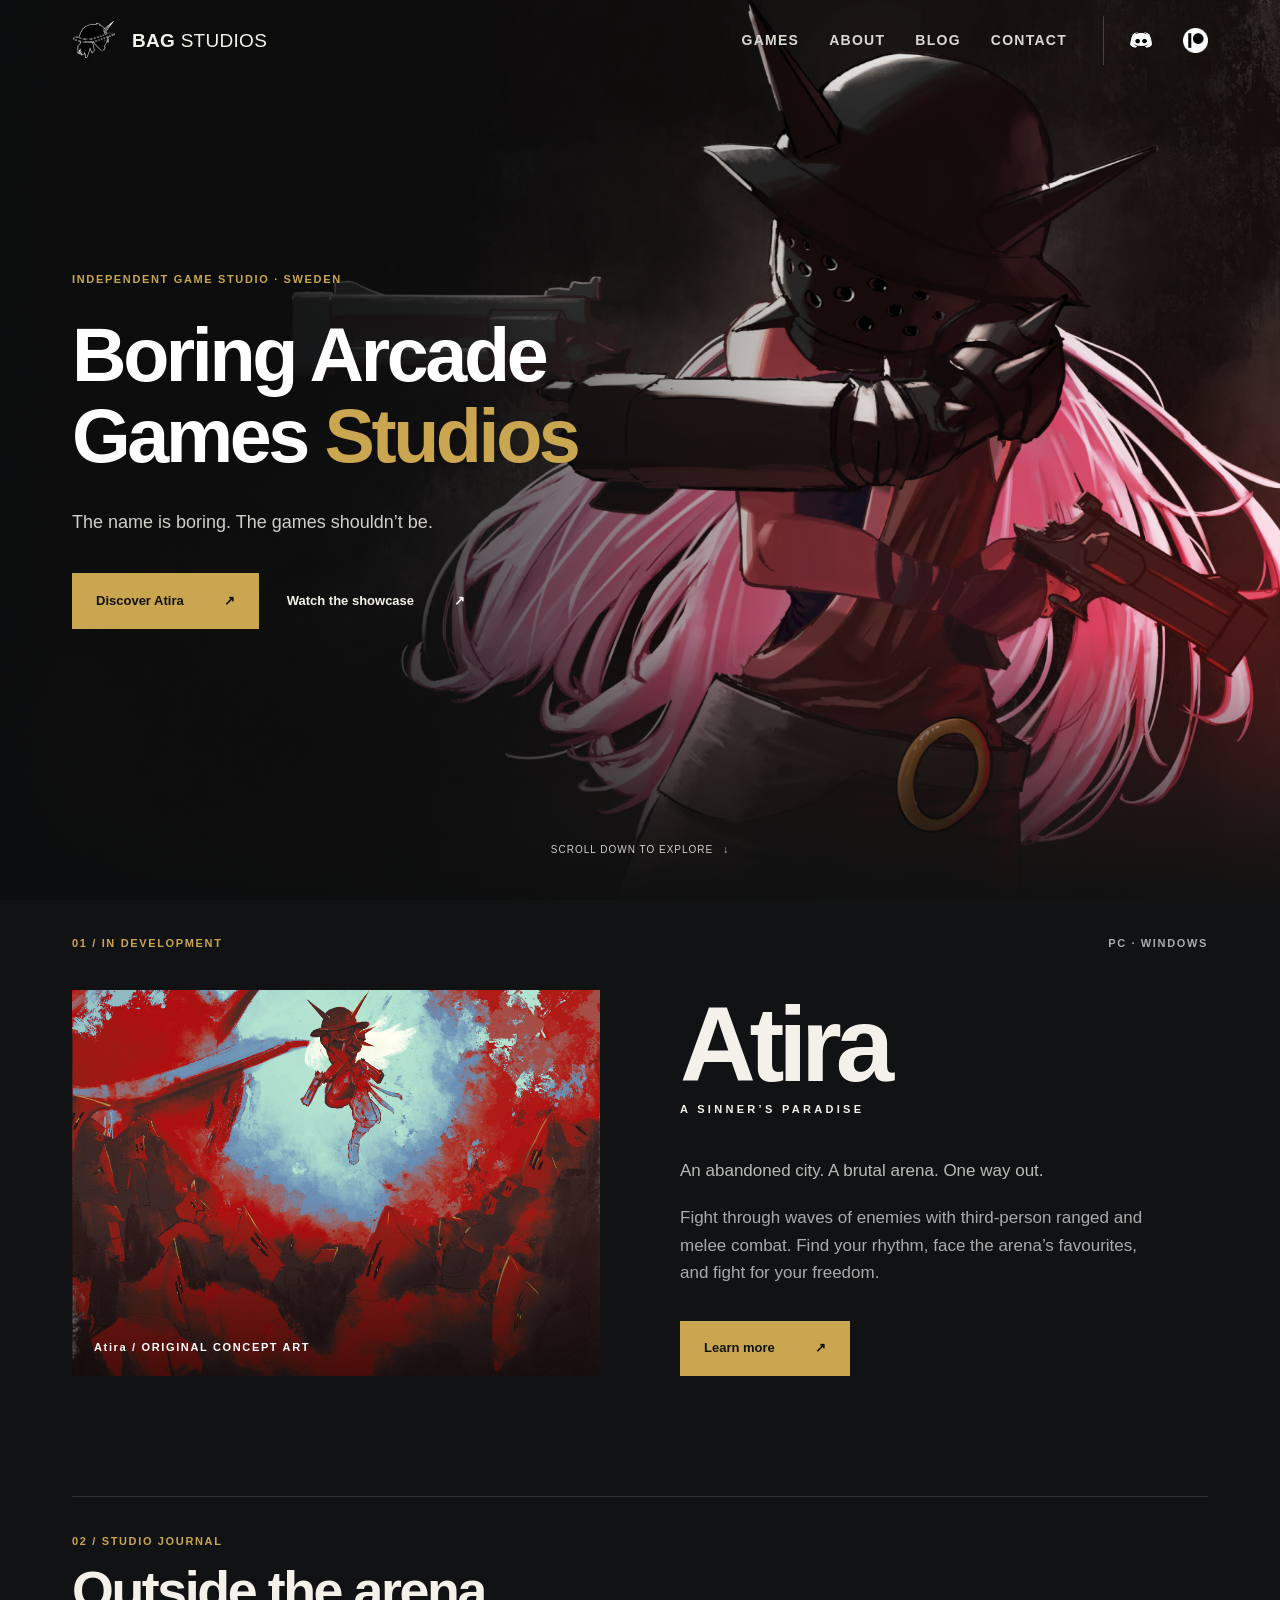
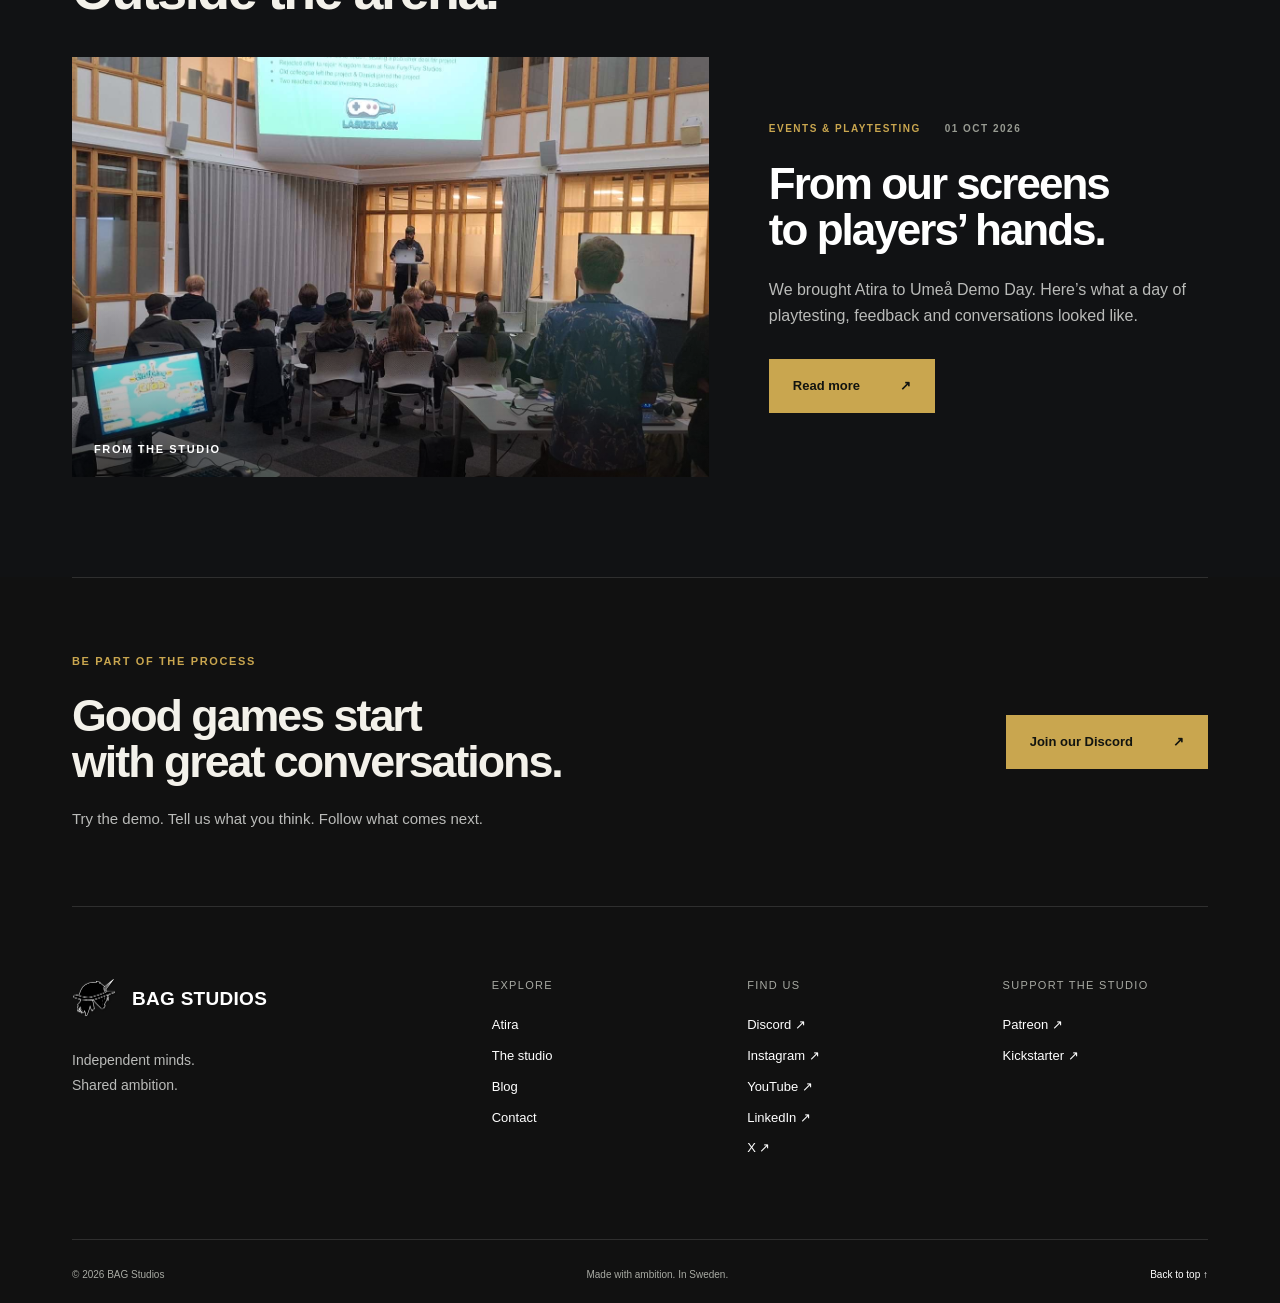
==== commit 373fa6df: "Remove Visit the Blog link from home" ====
--- a/index.html
+++ b/index.html
@@ -72,7 +72,7 @@
 
 <main id="home-main">
 <section class="featured wrap" id="featured"><div class="section-top"><p class="eyebrow">01 / IN DEVELOPMENT</p><span class="meta">PC · WINDOWS</span></div><div class="game-feature"><a class="game-art" href="atira.html"><img src="Images/Bannerwhite_hair.png" alt="Atira concept art: a fighter above a ruined city" loading="lazy"><span class="image-label">Atira / ORIGINAL CONCEPT ART</span></a><div class="game-copy"><h2 class="atira-title">Atira</h2><p class="subtitle">A SINNER’S PARADISE</p><p>An abandoned city. A brutal arena. One way out.</p><p class="muted">Fight through waves of enemies with third-person ranged and melee combat. Find your rhythm, face the arena’s favourites, and fight for your freedom.</p><div class="actions"><a class="button" href="atira.html">Learn more <span aria-hidden="true">↗</span></a></div></div></div></section>
-<section class="news-section wrap"><div class="section-top"><div><p class="eyebrow">02 / STUDIO JOURNAL</p><h2>Outside the arena.</h2></div><a class="text-link" href="blog.html">Visit the Blog ↗</a></div><a class="news-feature" href="blog-umea-demo-day.html"><div class="news-image"><img src="Images/demo-day-event.png" alt="Audience at Umeå Demo Day in MIT-huset" loading="lazy"><span class="image-label">FROM THE STUDIO</span></div><div class="news-copy"><p class="meta">EVENTS & PLAYTESTING <span>01 OCT 2026</span></p><h3>From our screens<br>to players’ hands.</h3><p>We brought Atira to Umeå Demo Day. Here’s what a day of playtesting, feedback and conversations looked like.</p><span class="button story-button">Read more <span aria-hidden="true">↗</span></span></div></a></section>
+<section class="news-section wrap"><div class="section-top"><div><p class="eyebrow">02 / STUDIO JOURNAL</p><h2>Outside the arena.</h2></div></div><a class="news-feature" href="blog-umea-demo-day.html"><div class="news-image"><img src="Images/demo-day-event.png" alt="Audience at Umeå Demo Day in MIT-huset" loading="lazy"><span class="image-label">FROM THE STUDIO</span></div><div class="news-copy"><p class="meta">EVENTS & PLAYTESTING <span>01 OCT 2026</span></p><h3>From our screens<br>to players’ hands.</h3><p>We brought Atira to Umeå Demo Day. Here’s what a day of playtesting, feedback and conversations looked like.</p><span class="button story-button">Read more <span aria-hidden="true">↗</span></span></div></a></section>
 </main>
     <section class="community wrap"><div><p class="eyebrow">BE PART OF THE PROCESS</p><h2>Good games start<br>with great conversations.</h2><p>Try the demo. Tell us what you think. Follow what comes next.</p></div><a class="button" href="https://discord.gg/eYnEZs6ydY" target="_blank" rel="noopener noreferrer">Join our Discord <span aria-hidden="true">↗</span></a></section>
 <footer class="site-footer wrap"><div class="footer-top"><div><a class="brand" href="index.html"><img src="Images/Logo.png" alt="" width="48" height="44"><span>BAG STUDIOS</span></a><p>Independent minds.<br>Shared ambition.</p></div><div><h3>Explore</h3><a href="atira.html">Atira</a><a href="team.html">The studio</a><a href="blog.html">Blog</a><a href="support.html">Contact</a></div><div><h3>Find us</h3><a class="" href="https://discord.gg/eYnEZs6ydY" target="_blank" rel="noopener noreferrer">Discord <span aria-hidden="true">↗</span></a><a class="" href="https://www.instagram.com/Boring_arcade_Studios/" target="_blank" rel="noopener noreferrer">Instagram <span aria-hidden="true">↗</span></a><a class="" href="https://www.youtube.com/channel/UCSghEE8azDfws9jSogGiWvg" target="_blank" rel="noopener noreferrer">YouTube <span aria-hidden="true">↗</span></a><a class="" href="https://www.linkedin.com/company/boring-arcade-studios/" target="_blank" rel="noopener noreferrer">LinkedIn <span aria-hidden="true">↗</span></a><a class="" href="https://x.com/bag_studio84646" target="_blank" rel="noopener noreferrer">X <span aria-hidden="true">↗</span></a></div><div><h3>Support the studio</h3><a class="" href="https://www.patreon.com/cw/BAGStudios1337" target="_blank" rel="noopener noreferrer">Patreon <span aria-hidden="true">↗</span></a><a class="" href="https://www.kickstarter.com/projects/bag-studios/bag-studios-project-a" target="_blank" rel="noopener noreferrer">Kickstarter <span aria-hidden="true">↗</span></a></div></div><div class="footer-bottom"><span>© 2026 BAG Studios</span><span>Made with ambition. In Sweden.</span><a href="#top">Back to top ↑</a></div></footer>
